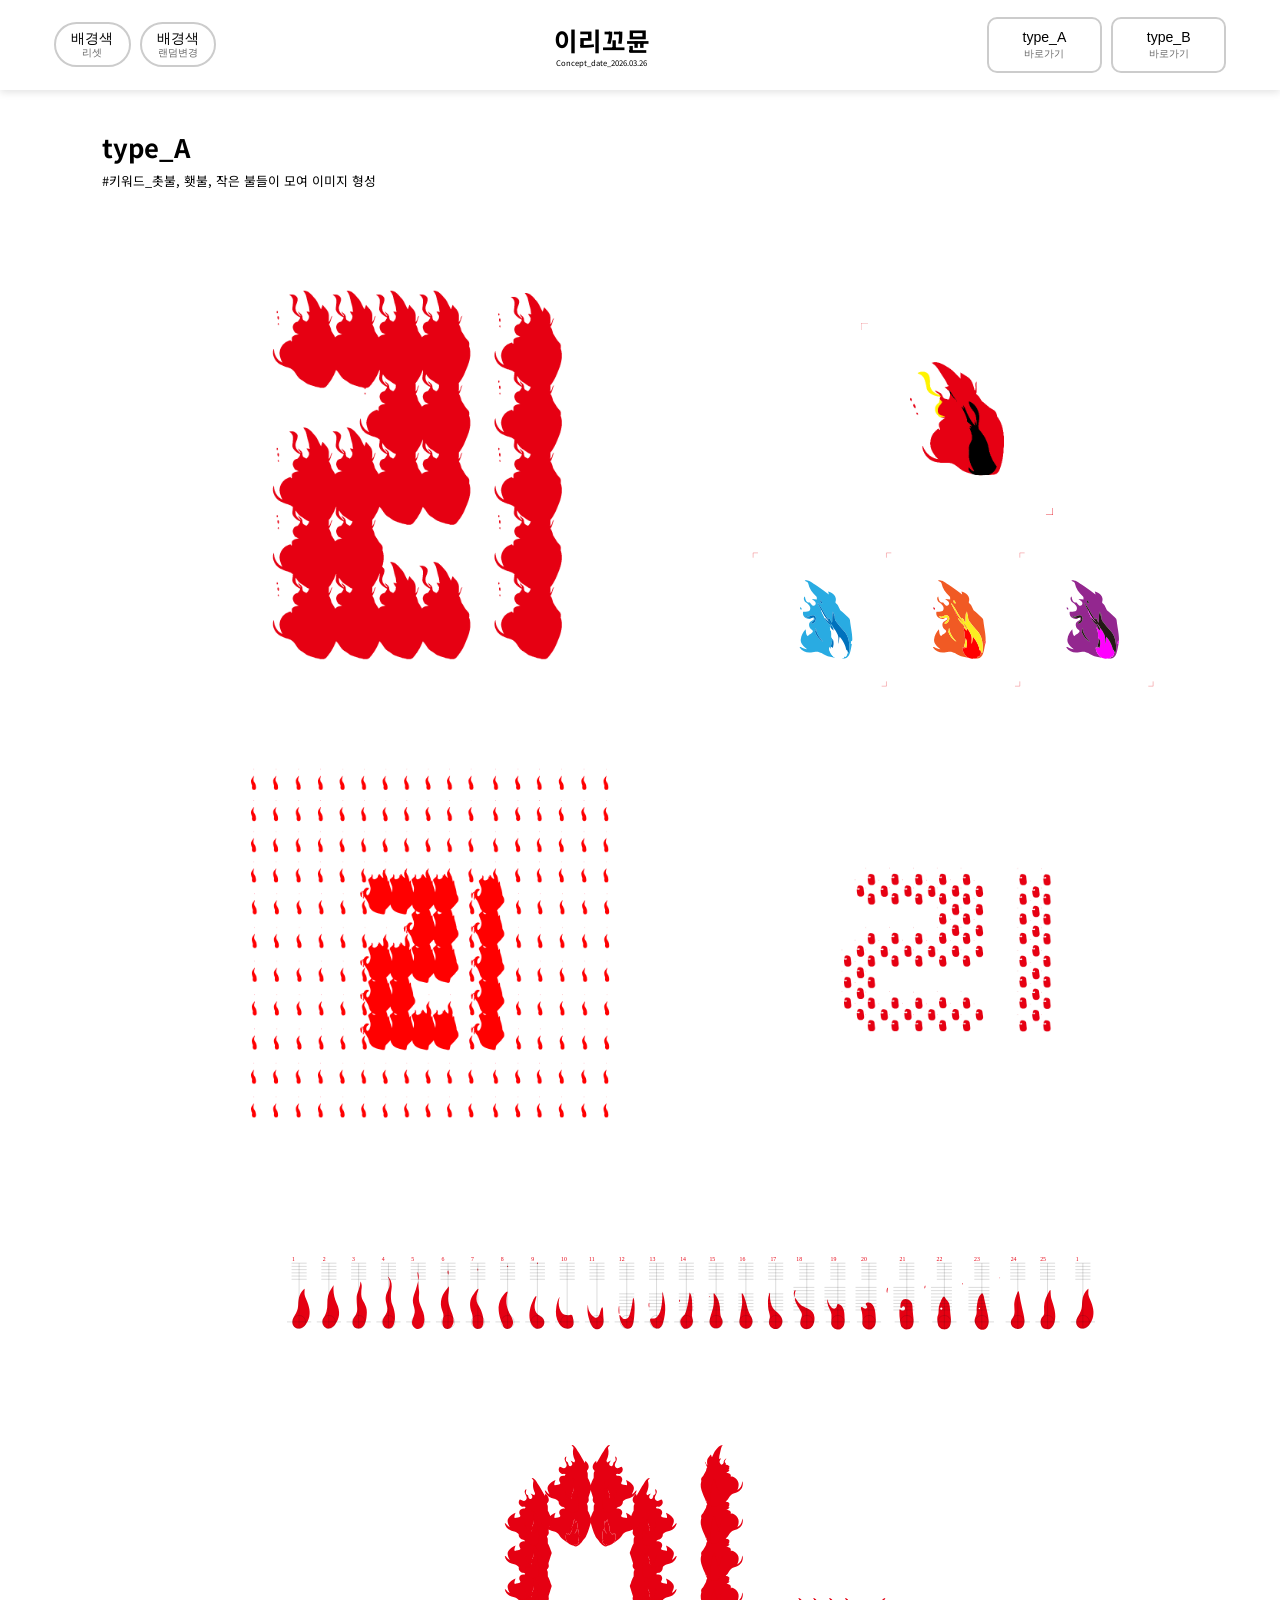
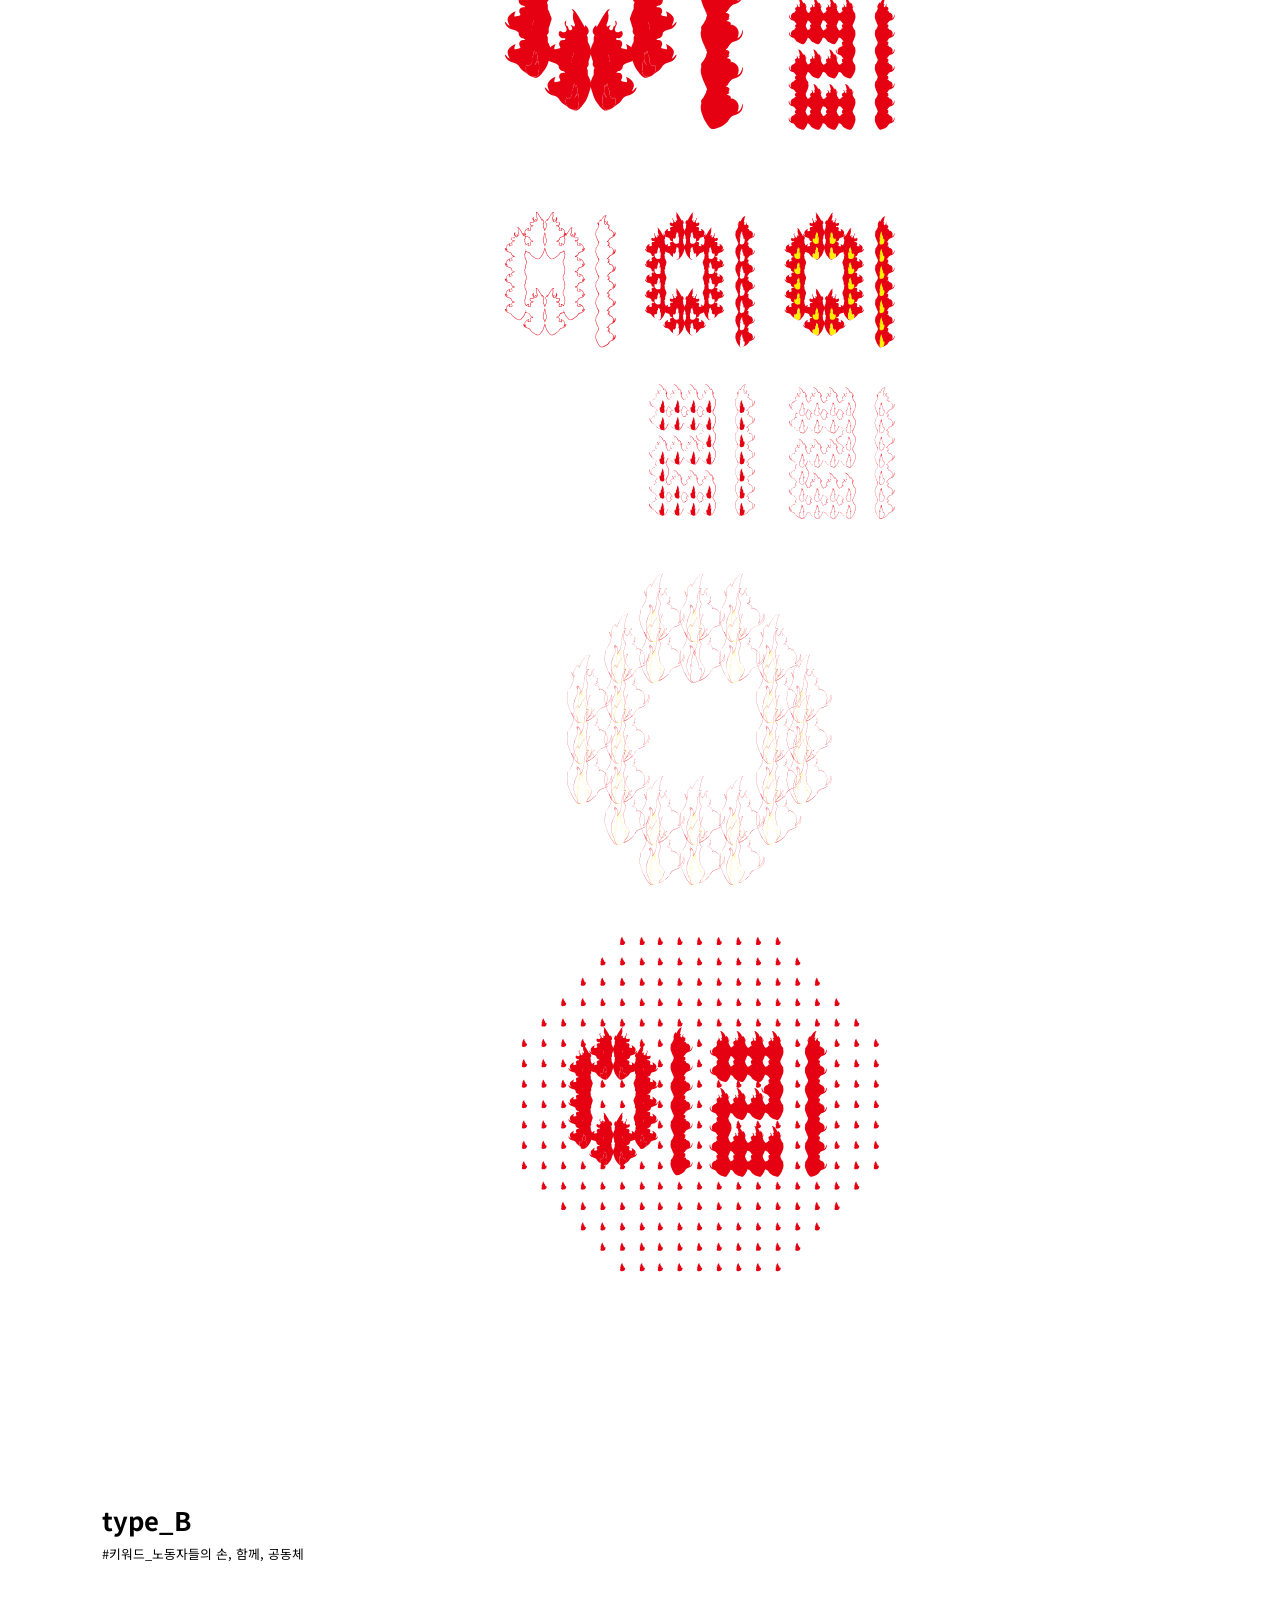
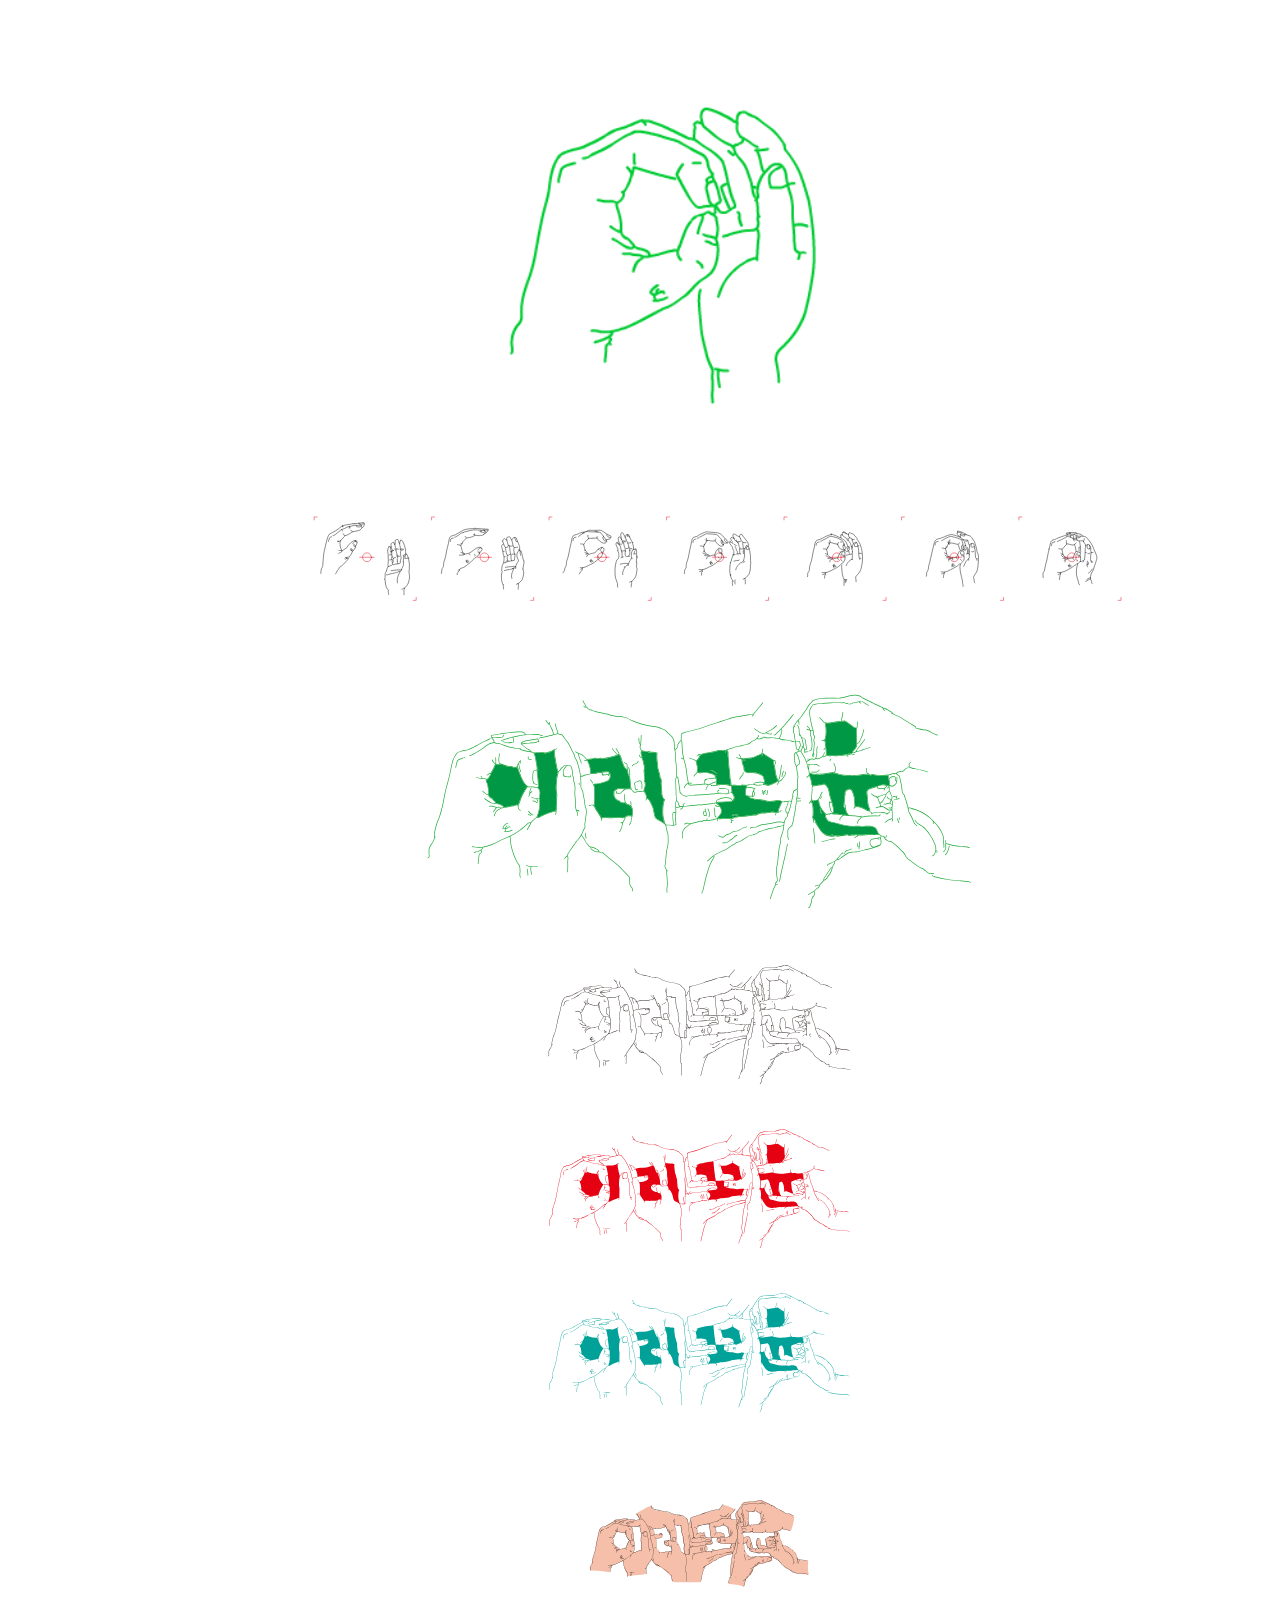
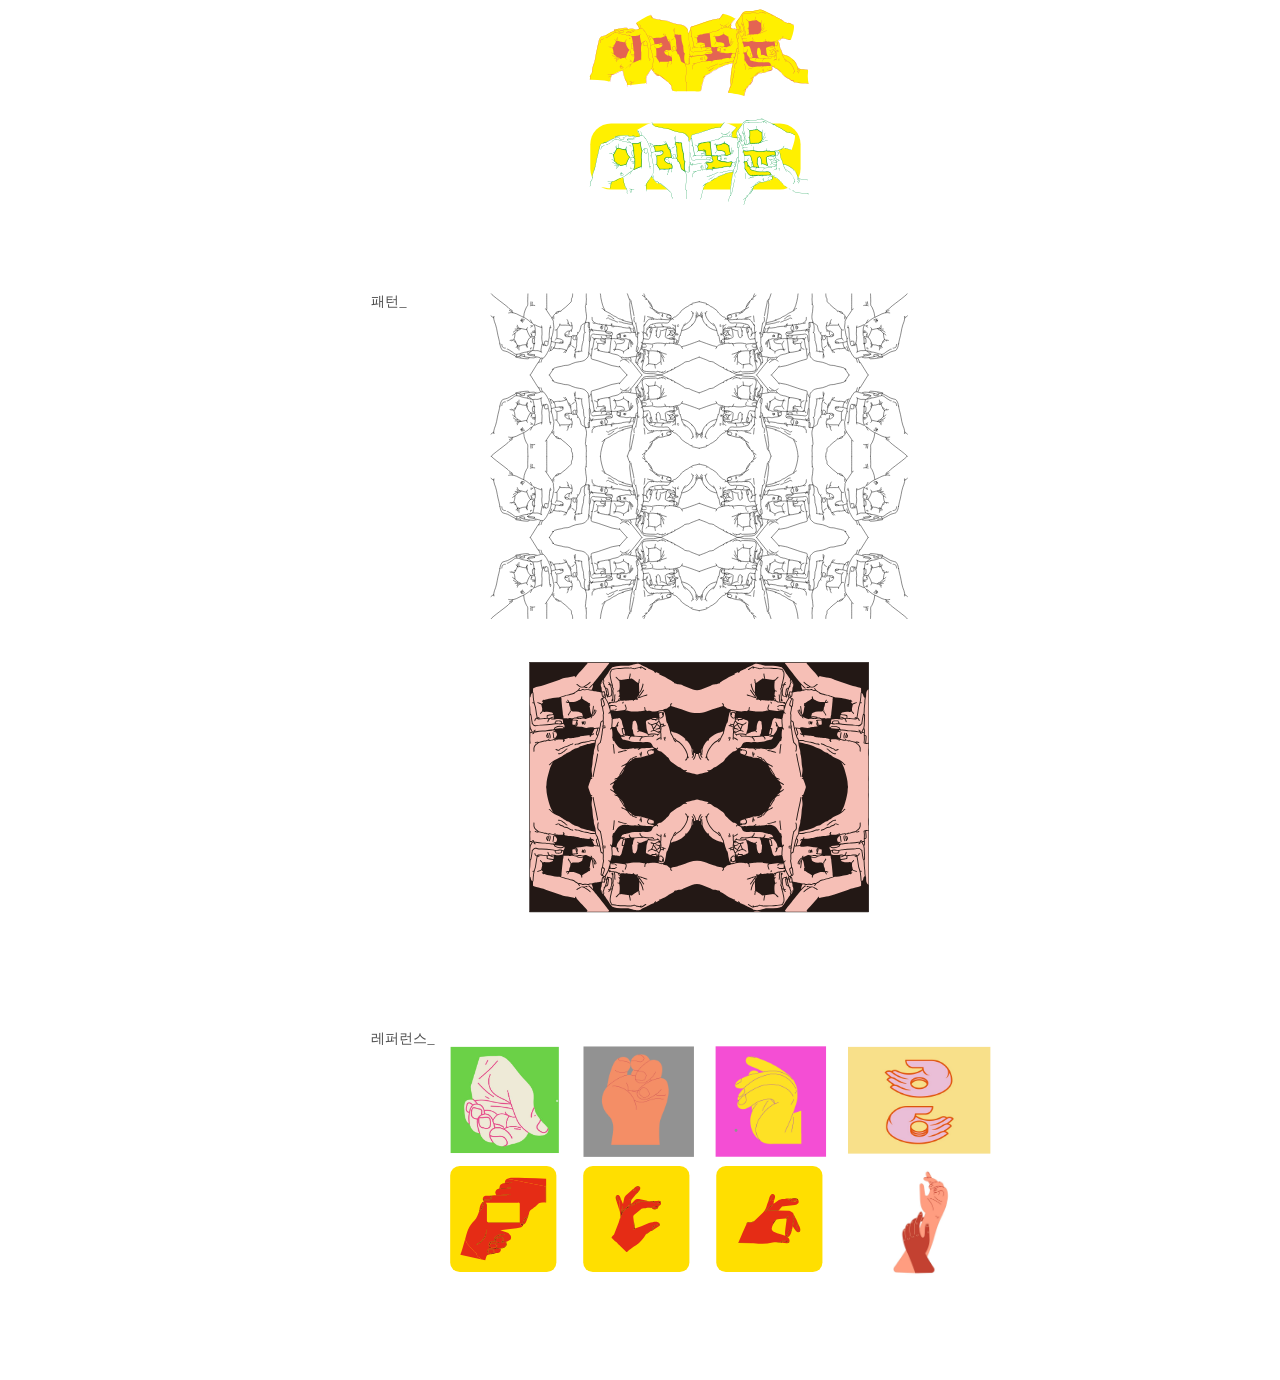
==== index.html @ 30f634e0 "Update and rename yili.html to index.html" ====
<!DOCTYPE html>
<html lang="ko">
<head>
<meta charset="UTF-8">
<meta name="viewport" content="width=device-width, initial-scale=1.0">
<title>이리꼬뮨</title>

<!-- Google Sans Font -->
<link rel="preconnect" href="https://fonts.googleapis.com">
<link rel="preconnect" href="https://fonts.gstatic.com" crossorigin>
<link href="https://fonts.googleapis.com/css2?family=Noto+Sans+KR:wght@100..900&display=swap" rel="stylesheet">
<link rel="stylesheet" href="yili.css">
<script src="yili.js" defer></script>
</head>

<body>

    <div class="menu">
        <div class="btn_A">
            <button class="bg-reset">
                배경색<br><span>리셋</span>
            </button>

            <button class="bg-random">
                배경색<br><span>랜덤변경</span>
            </button>
        </div>

        <div class="title">
            <h1>이리꼬뮨</h1>
            <li>Concept_date_2026.03.26</li>
        </div>

        <div class="btn_B">
            <button id="type_A">
                type_A<br><span>바로가기</span>
            </button>
            <button id="type_B">
                type_B<br><span>바로가기</span>
            </button>
        </div>        
    </div>

    <header class="header" id="type_AA">        
        <div>
            <h1>type_A</h1>
            <li>#키워드_촛불, 횃불, 작은 불들이 모여 이미지 형성 </li>
        </div>
        <div class="gif-container">
            <div class="gif_A">
                <div class="gif_AA">
                    <div class="gif_AA1">
                        <img src="/gif/fire1.gif" alt="GIF" class="gif_AAA1">
                    </div>
                    <div class="gif_AA2">
                        <img src="/gif/big_fire.gif" alt="GIF" class="gif_AAA2">
                        <img src="/svg/big_fire.svg" alt="SVG" class="gif_AAA3">                        
                    </div>
                </div>
            </div>
            <div class="gif_B">
                <div class="gif_BB">
                    <div class="gif_BB1">
                        <img src="/gif/fire2.gif" alt="GIF" class="gif_BBB1">
                    </div>
                    <div class="gif_BB2">
                        <img src="/gif/small_fire.gif" alt="GIF" class="gif_BBB2">

                    </div>      
                </div>                      
            </div>
        </div>
        <div class="type_svg">
            <img src="/svg/typeA.svg" alt=":(">
        </div>
    </header>

    <main class="main" id="type_BB">
        <h1>type_B</h1>
        <li>#키워드_노동자들의 손, 함께, 공동체</li>
        </div>
        <div class="gif-container_B">
            <div class="gif_C">
                <div class="gif_CC">
                    <div class="gif_CC1">
                        <img src="/gif/hand.gif" alt="GIF" class="gif_CCC1">
                    </div>
                </div>
            </div>
        </div>
        <div class="type_svg">
            <img src="/svg/typeB.svg" alt=":(">
        </div>
    </main>

</body>
</html>
---- yili.css ----
ul, ol, li {
  list-style: none;
  padding: 0;
}
body {
    margin: 0;
    font-family:
        "Noto Sans KR",
        -apple-system,
        BlinkMacSystemFont,
        "Segoe UI",
        Roboto,
        Arial,
        sans-serif;
}

/* 메뉴 */
.menu {
    position: fixed;
    width: 100%;
    height: clamp(50px, 7vw, 150px);
    background-color: hsl(0, 0%, 100%);
    padding: 1vw 4vw;
    z-index: 1000;
    box-shadow: 0 2px 8px rgba(0,0,0,0.12);
    display: flex;
    align-items: center;
    justify-content: space-between;
    box-sizing: border-box;
}

.menu button {
    width: 9vw;
    padding: 10px 10px;
    border: 2px solid #ccc;
    border-radius: 10px;
    font-size: 1.1vw;
    cursor: pointer;
    background: #fff;
    margin: clamp(2px, 0.2vw, 5px);
}

.menu > .btn_A > button{
    width: clamp(3vw, 6vw, 6vw);
    padding: 5px 5px;
    border: 2px solid #ccc;
    border-radius: 40px;
    font-size: 1.1vw;
    cursor: pointer;
    background: #fff;
} 

.menu button span {
    display: block;
    font-size: 0.8vw;
    margin-top: 2px;
    color: rgb(101, 101, 101);
}

.menu > .btn_A > button > span {
    margin-top: -2px;
}

.menu button:hover {
    border: 2px solid #a5a5a5;
}


@media (max-width: 600px) {
    .menu button,
    .menu > .btn_A > button {
        font-size: 0.8rem;
    }
}

@media (max-width: 480px) {
    .menu button,
    .menu > .btn_A > button {
        font-size: 0.5rem;
    }
}

.menu .title {
    display: flex;
    flex-direction: column;
    align-items: center;
    gap: 1px;
}

.menu .title>h1 {
    font-size: 2vw;
    margin: 0;
    color: hsl(0, 0%, 0%);
}
.menu .title>li {
    font-size: 0.6vw;
    margin-top: -2px;
    color: hsl(0, 0%, 0%);
}

.type_svg {
    justify-content: center;
    align-items: center;
    width: 100%;
    height: auto;
}

/* 레이아웃========================================== */

.header, .main  {
    height: auto;
    padding-top: 10vw;
    padding-left: clamp(20px, 8vw, 280px);
}

h1 {
    font-size: 2vw;
    margin: 0;
    color: hsl(0, 0%, 0%);
}
li {
    font-size: 1vw;
    margin-top: 0.5vw;
    color: hsl(0, 0%, 0%);
}

.gif-container {
    display: flex;  
    flex-direction: column;
    column-gap: 10px;
    justify-content: center;
    align-items: center;
    width: 85vw;
    height: 75vw;
    overflow: hidden;
    margin-top: 2vw;
        border: 0px solid #ccc;
}

.gif_A {
    position: relative;
    justify-content: center;
    align-items: center;
    overflow: hidden;
    width: 100%;
    height: 50%;
    object-fit: cover;
    display: flex;  
}
.gif_AA {
    width: 100%;
    height: auto;
    display: flex;
    align-items: center;
    justify-content: space-between;
    top: 50%;
    left: 0%;
}
.gif_AA1 {
    width: 60%;
    height: auto;
    overflow: hidden;
    transform: translate(0%, 0%);
}
.gif_AA2 {
    display: flex;
    flex-direction: column;
    width: 45%;
    padding-top: 15vw;
    height: auto;
    overflow: hidden;
    transform: translate(0%, 0%);
    justify-content: center;
    align-items: center;
}
.gif_AAA1 {
    width: 60vw;
    height: auto;
    padding-left: 20px;
    transform: translate(-12%, -2%);
}
.gif_AAA3 {
    width: 40vw;
    height: auto;
    padding-left: 20px;
    transform: translate(0%, -2%);
}
.gif_AAA2 {
    width: 15vw;
    transform: translate(0%, 0%);
}


.gif_B {
    position: relative;
    justify-content: center;
    align-items: center;
    overflow: hidden;
    width: 100%;
    height: 45%;
    margin-top: 2vw;
    object-fit: cover;
    display: flex;  
}

.gif_BB {
    width: 100%;
    height: 100%;
    display: flex;
    align-items: center;
    justify-content: space-between;

}
.gif_BB1 {
    width: 50%;
    height: auto;
    overflow: hidden;
    transform: translate(25%, 0%);
}
.gif_BB2 {
    width: 50%;
    height: auto;
    overflow: hidden;
    transform: translate(20%, 0%);
}
.gif_BBB1 {
    width: 30vw;
    height: auto;
}
.gif_BBB2 {
    width: 30vw;
    height: auto;
}


.gif_C {
    position: relative;
    justify-content: center;
    align-items: center;
    overflow: hidden;
    width: 90%;
    height: auto;
    object-fit: cover;
    display: flex;  

}
.gif_CC {
    width: 100%;
    height: auto;
    display: flex;
    align-items: center;
    justify-content: center;
}
.gif_CC1 {
    width: 100%;
    height: auto;
    align-items: center;
    justify-content: center;
    overflow: hidden;
    transform: translate(0%, 0%);

}
.gif_CCC1 {
    width: 50vw;
    height: auto;
    padding-left: 20px;
    padding-top: 10vw;
    transform: translate(25%, -2%);
    align-items: center;
    justify-content: center;
}

.gif-container_B {
    display: flex;  
    flex-direction: column;
    column-gap: 10px;
    justify-content: center;
    align-items: center;
    width: 85vw;
    height: 35vw;
    overflow: hidden;
    margin-top: 2vw;

}
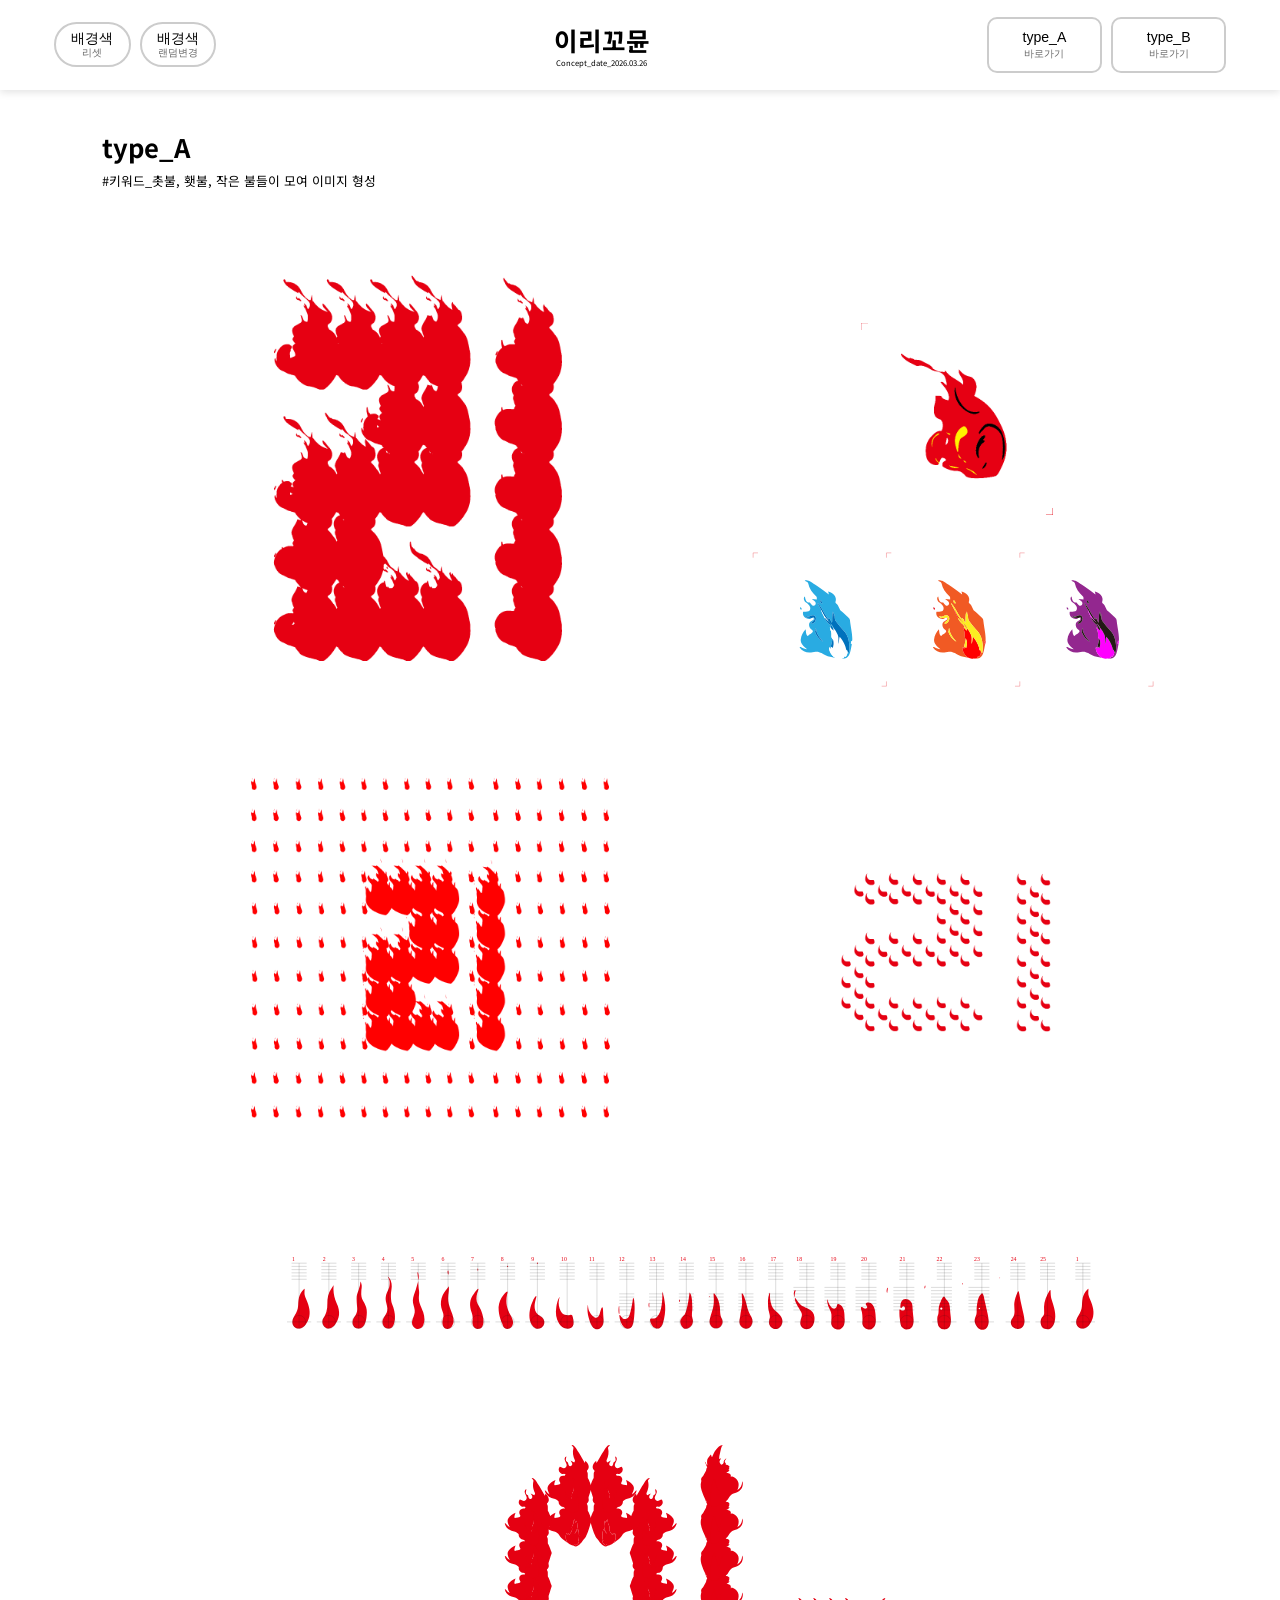
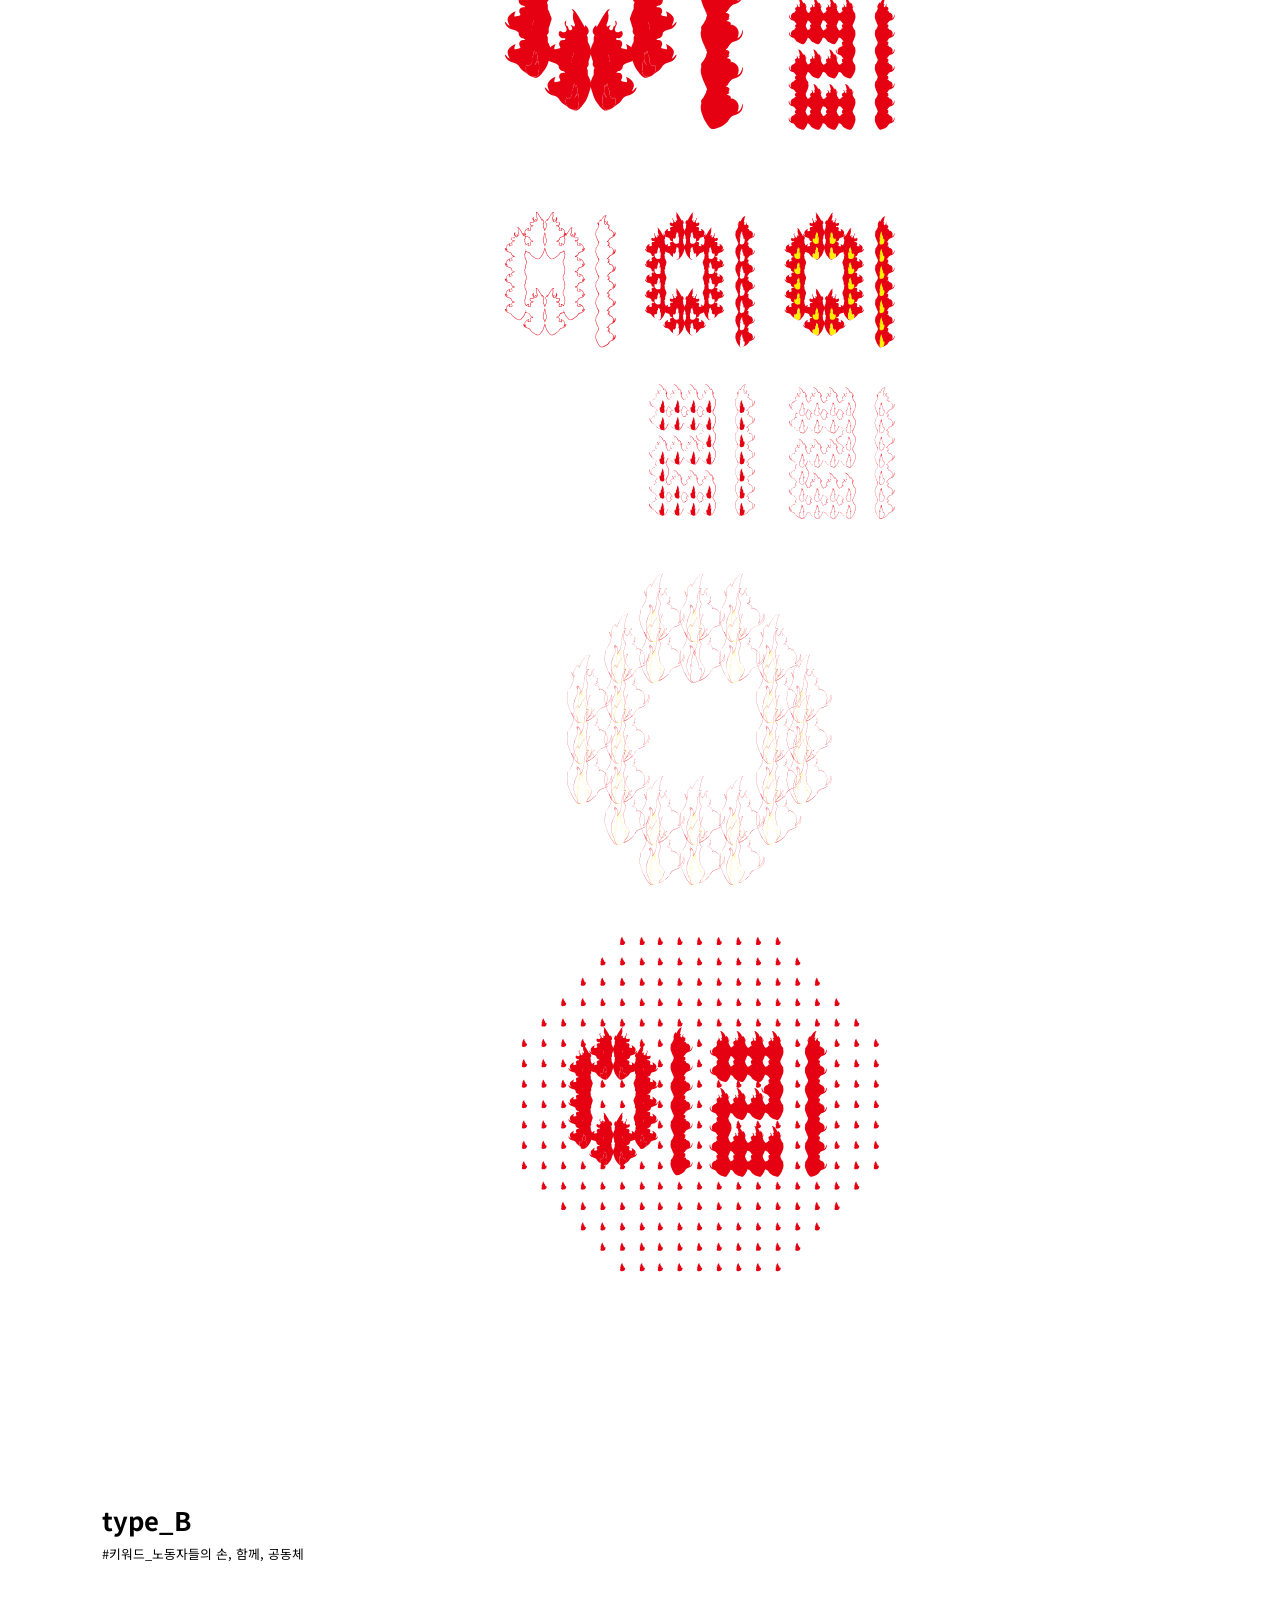
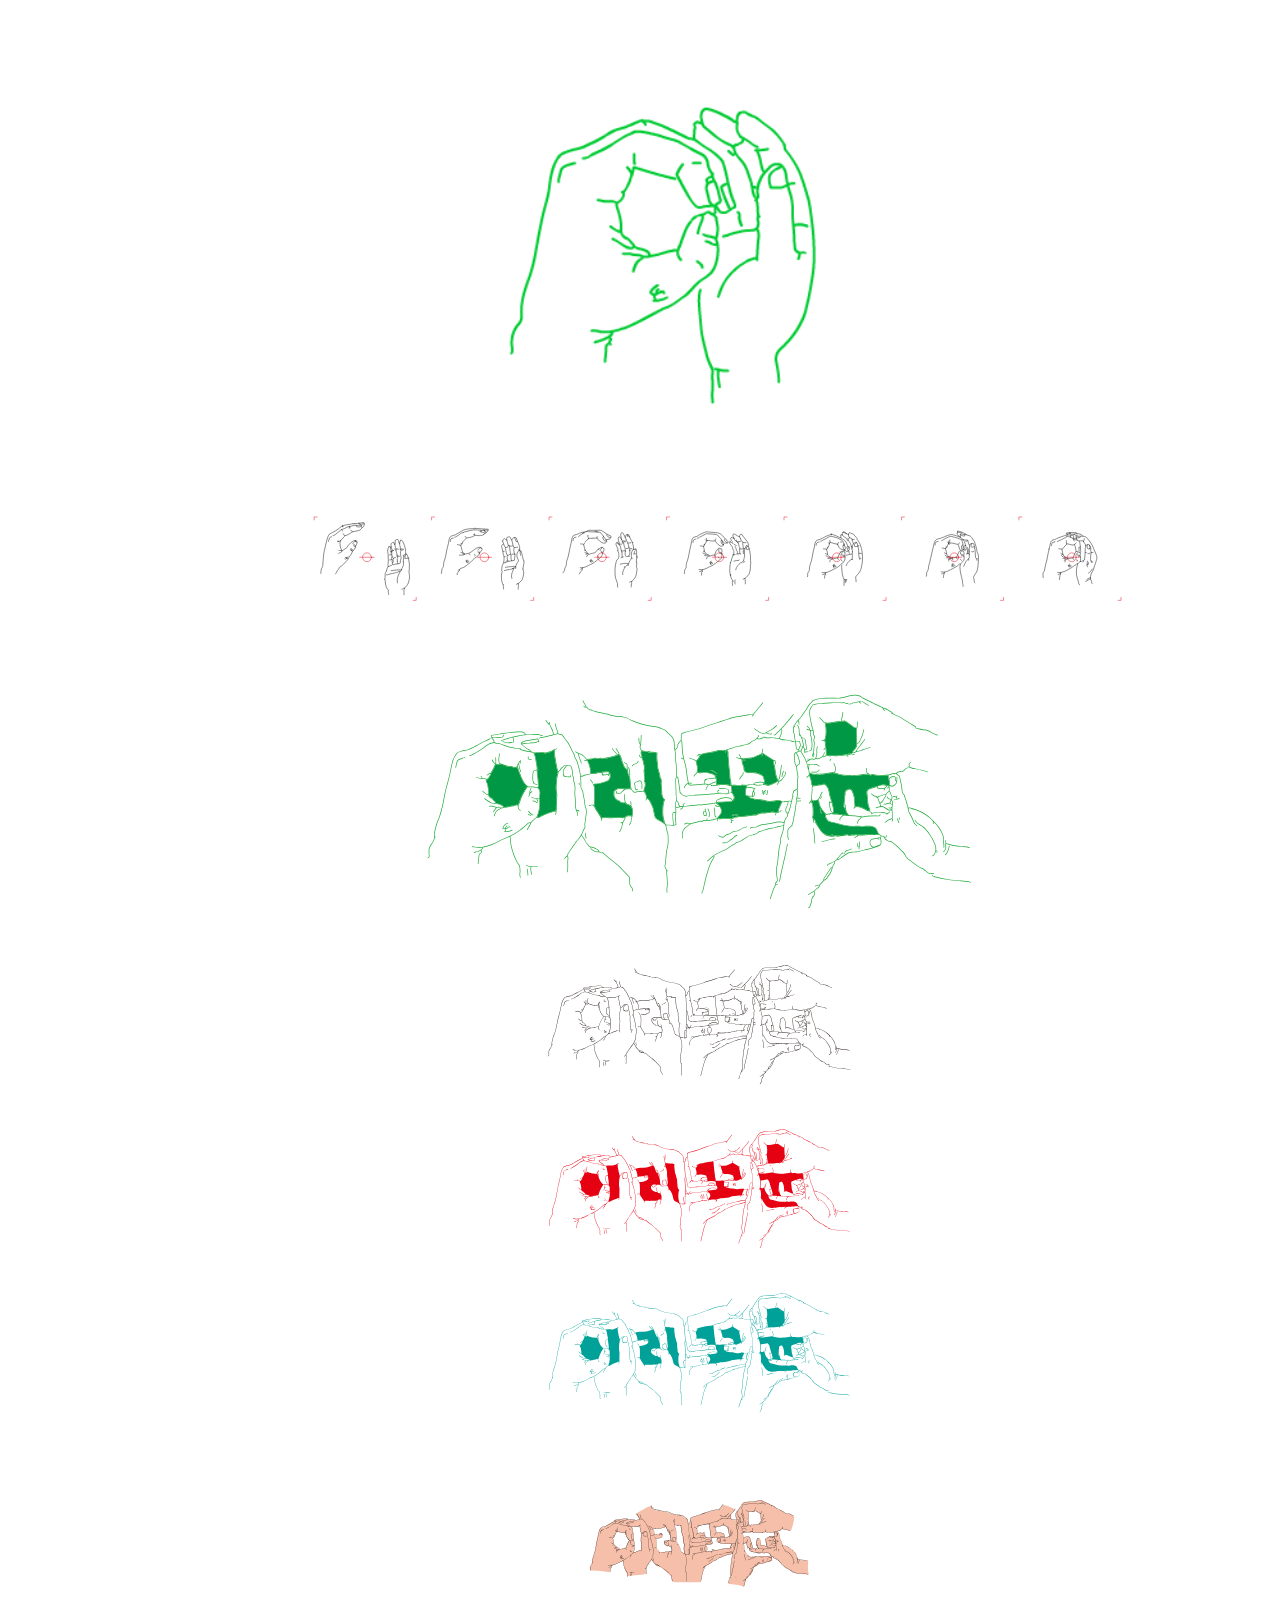
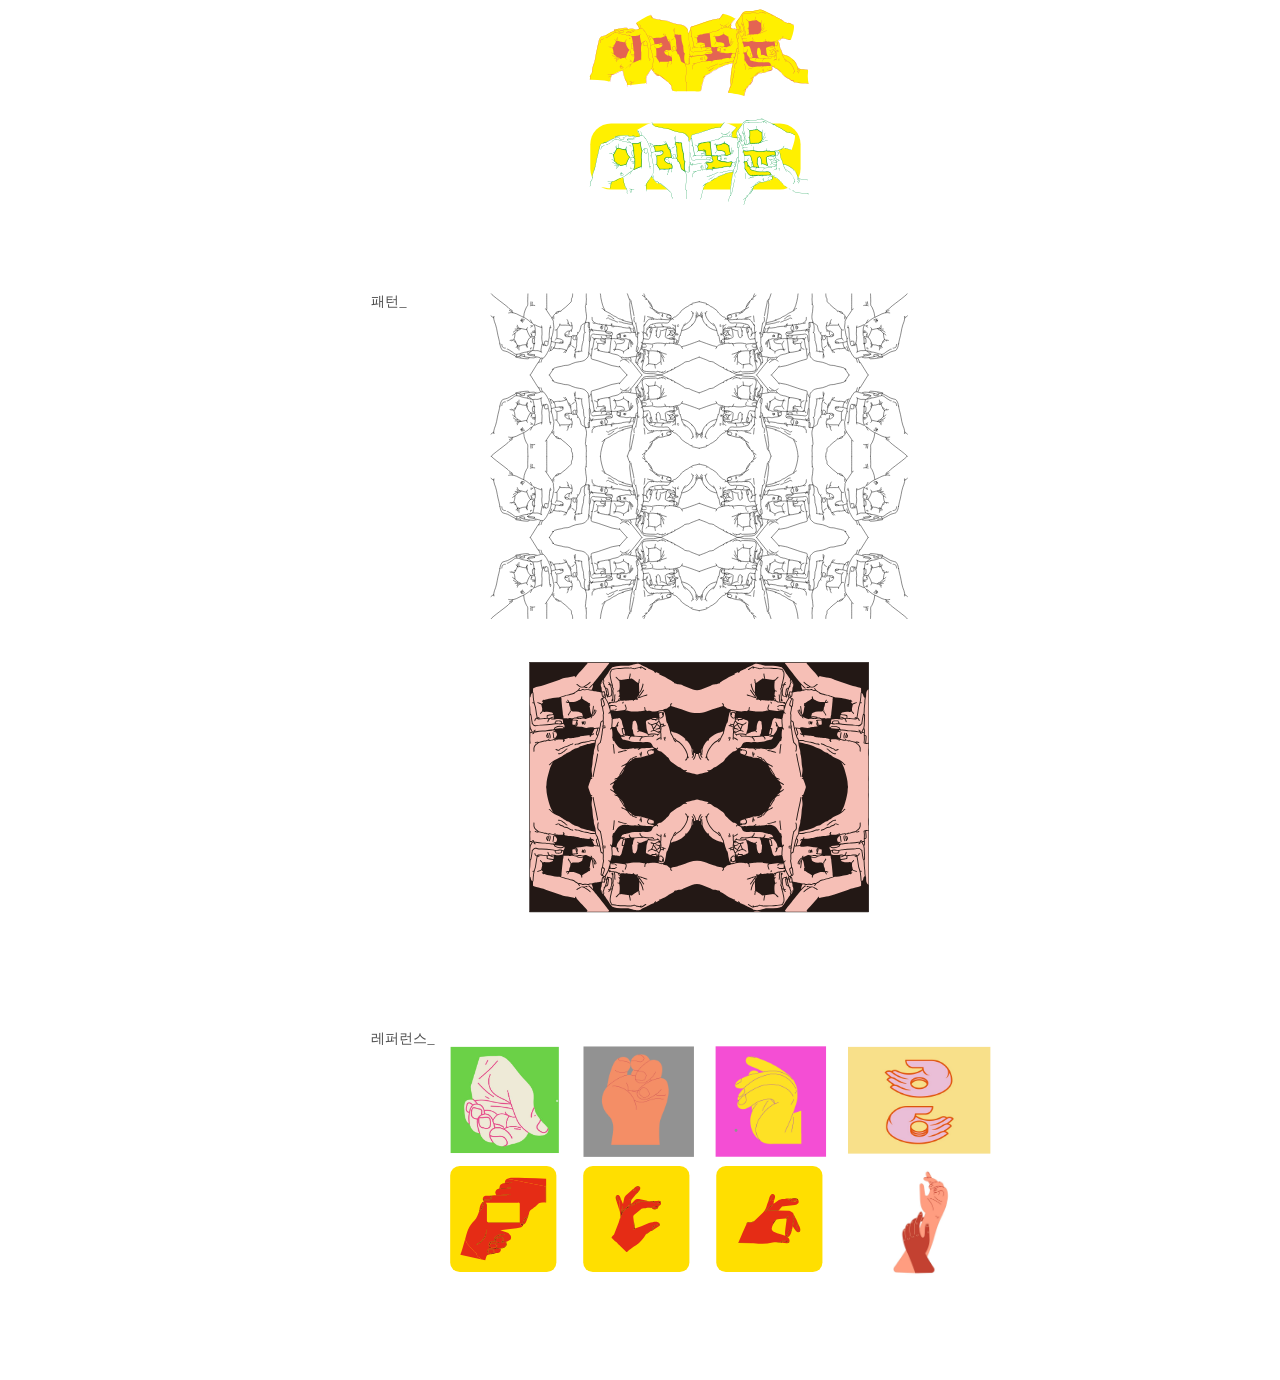
==== commit 797782d1: "Update index.html" ====
--- a/index.html
+++ b/index.html
@@ -50,28 +50,28 @@
             <div class="gif_A">
                 <div class="gif_AA">
                     <div class="gif_AA1">
-                        <img src="/gif/fire1.gif" alt="GIF" class="gif_AAA1">
+                        <img src="./gif/fire1.gif" alt="GIF" class="gif_AAA1">
                     </div>
                     <div class="gif_AA2">
-                        <img src="/gif/big_fire.gif" alt="GIF" class="gif_AAA2">
-                        <img src="/svg/big_fire.svg" alt="SVG" class="gif_AAA3">                        
+                        <img src="./gif/big_fire.gif" alt="GIF" class="gif_AAA2">
+                        <img src="./svg/big_fire.svg" alt="SVG" class="gif_AAA3">                        
                     </div>
                 </div>
             </div>
             <div class="gif_B">
                 <div class="gif_BB">
                     <div class="gif_BB1">
-                        <img src="/gif/fire2.gif" alt="GIF" class="gif_BBB1">
+                        <img src="./gif/fire2.gif" alt="GIF" class="gif_BBB1">
                     </div>
                     <div class="gif_BB2">
-                        <img src="/gif/small_fire.gif" alt="GIF" class="gif_BBB2">
+                        <img src="./gif/small_fire.gif" alt="GIF" class="gif_BBB2">
 
                     </div>      
                 </div>                      
             </div>
         </div>
         <div class="type_svg">
-            <img src="/svg/typeA.svg" alt=":(">
+            <img src="./svg/typeA.svg" alt=":(">
         </div>
     </header>
 
@@ -83,13 +83,13 @@
             <div class="gif_C">
                 <div class="gif_CC">
                     <div class="gif_CC1">
-                        <img src="/gif/hand.gif" alt="GIF" class="gif_CCC1">
+                        <img src="./gif/hand.gif" alt="GIF" class="gif_CCC1">
                     </div>
                 </div>
             </div>
         </div>
         <div class="type_svg">
-            <img src="/svg/typeB.svg" alt=":(">
+            <img src="./svg/typeB.svg" alt=":(">
         </div>
     </main>
 
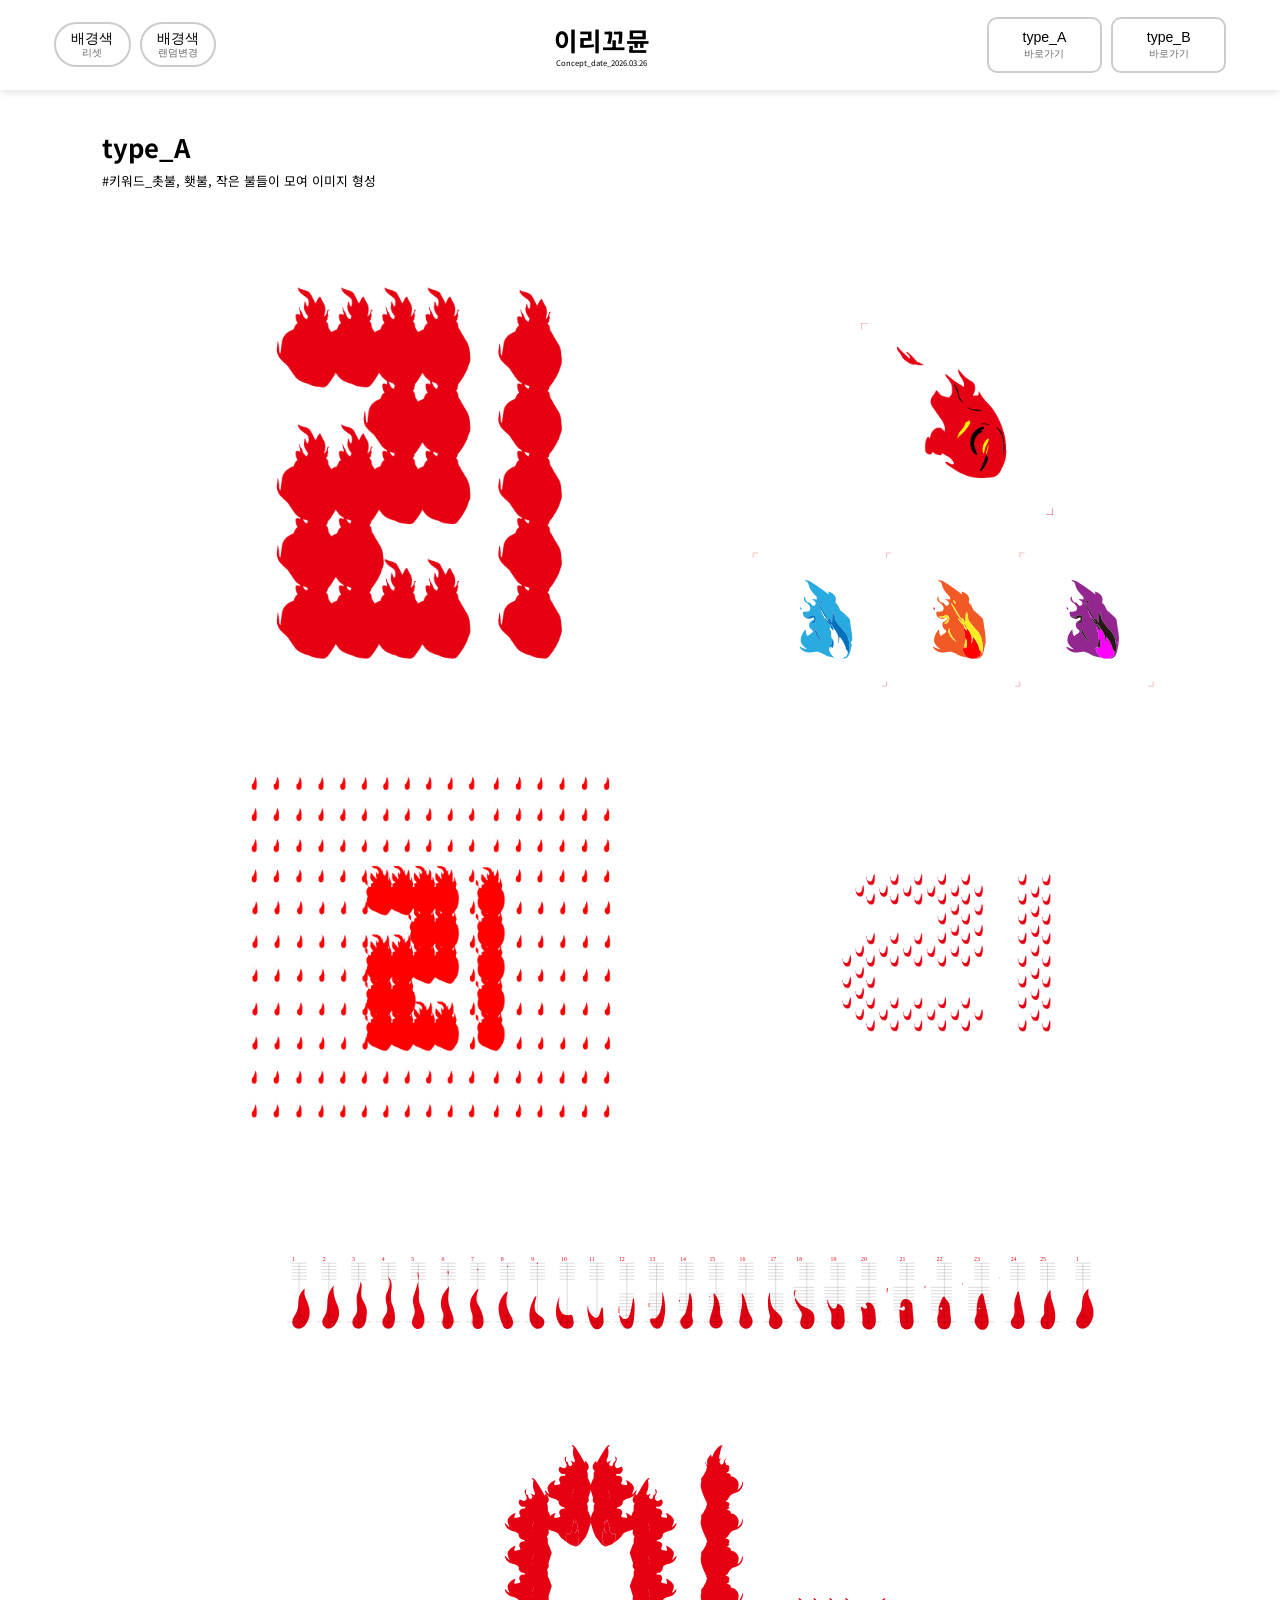
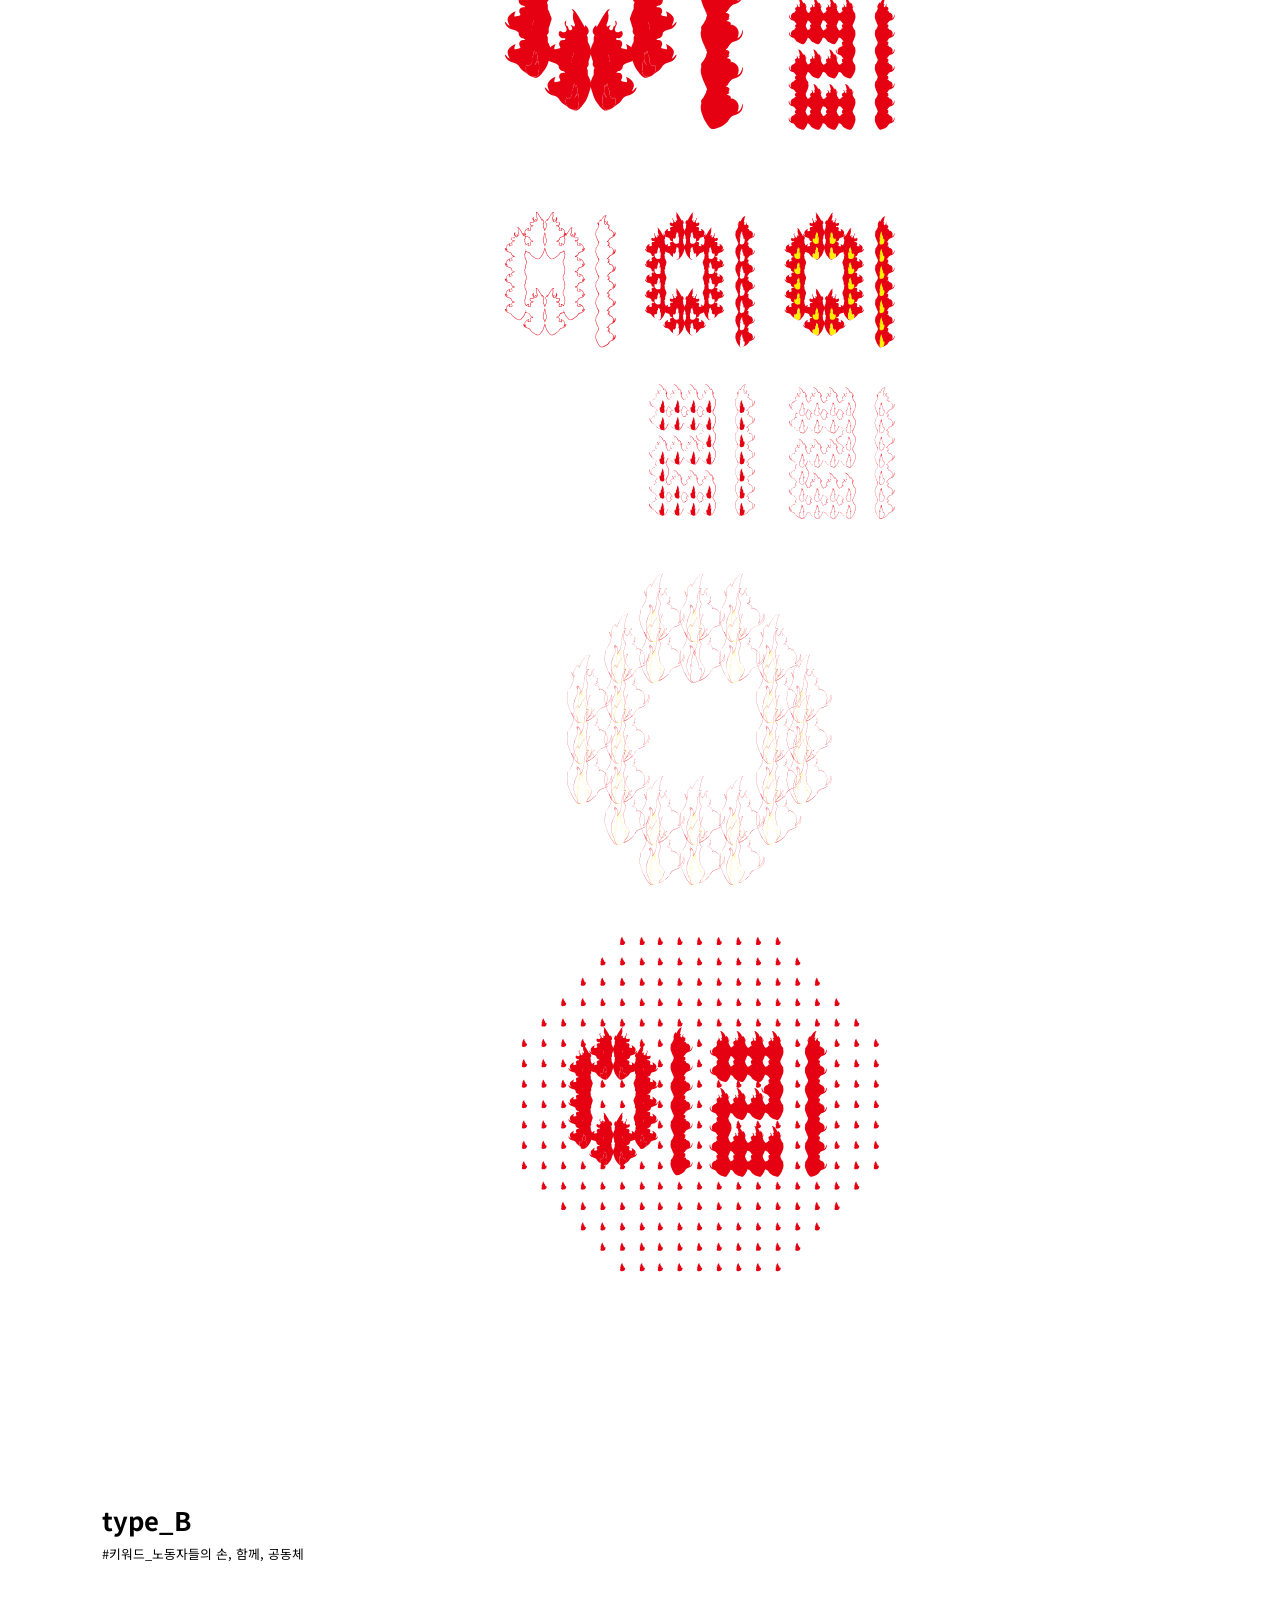
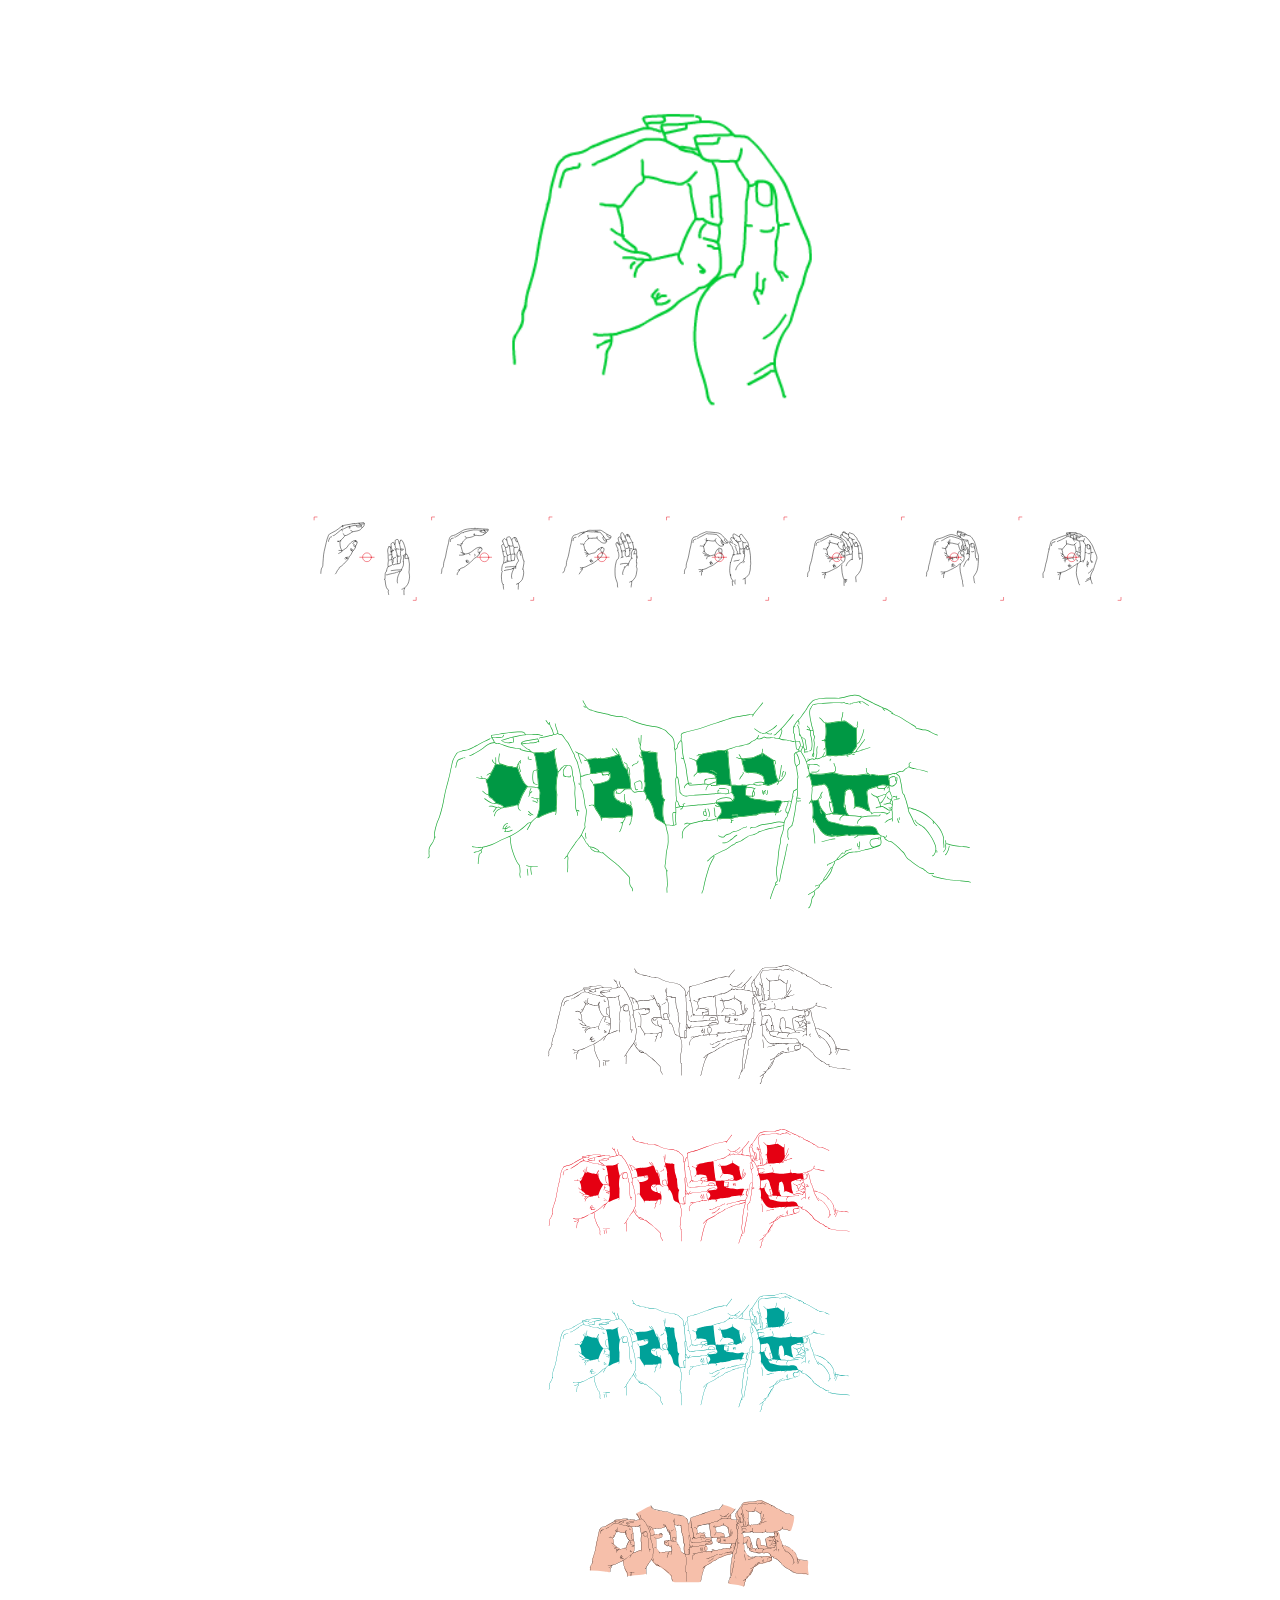
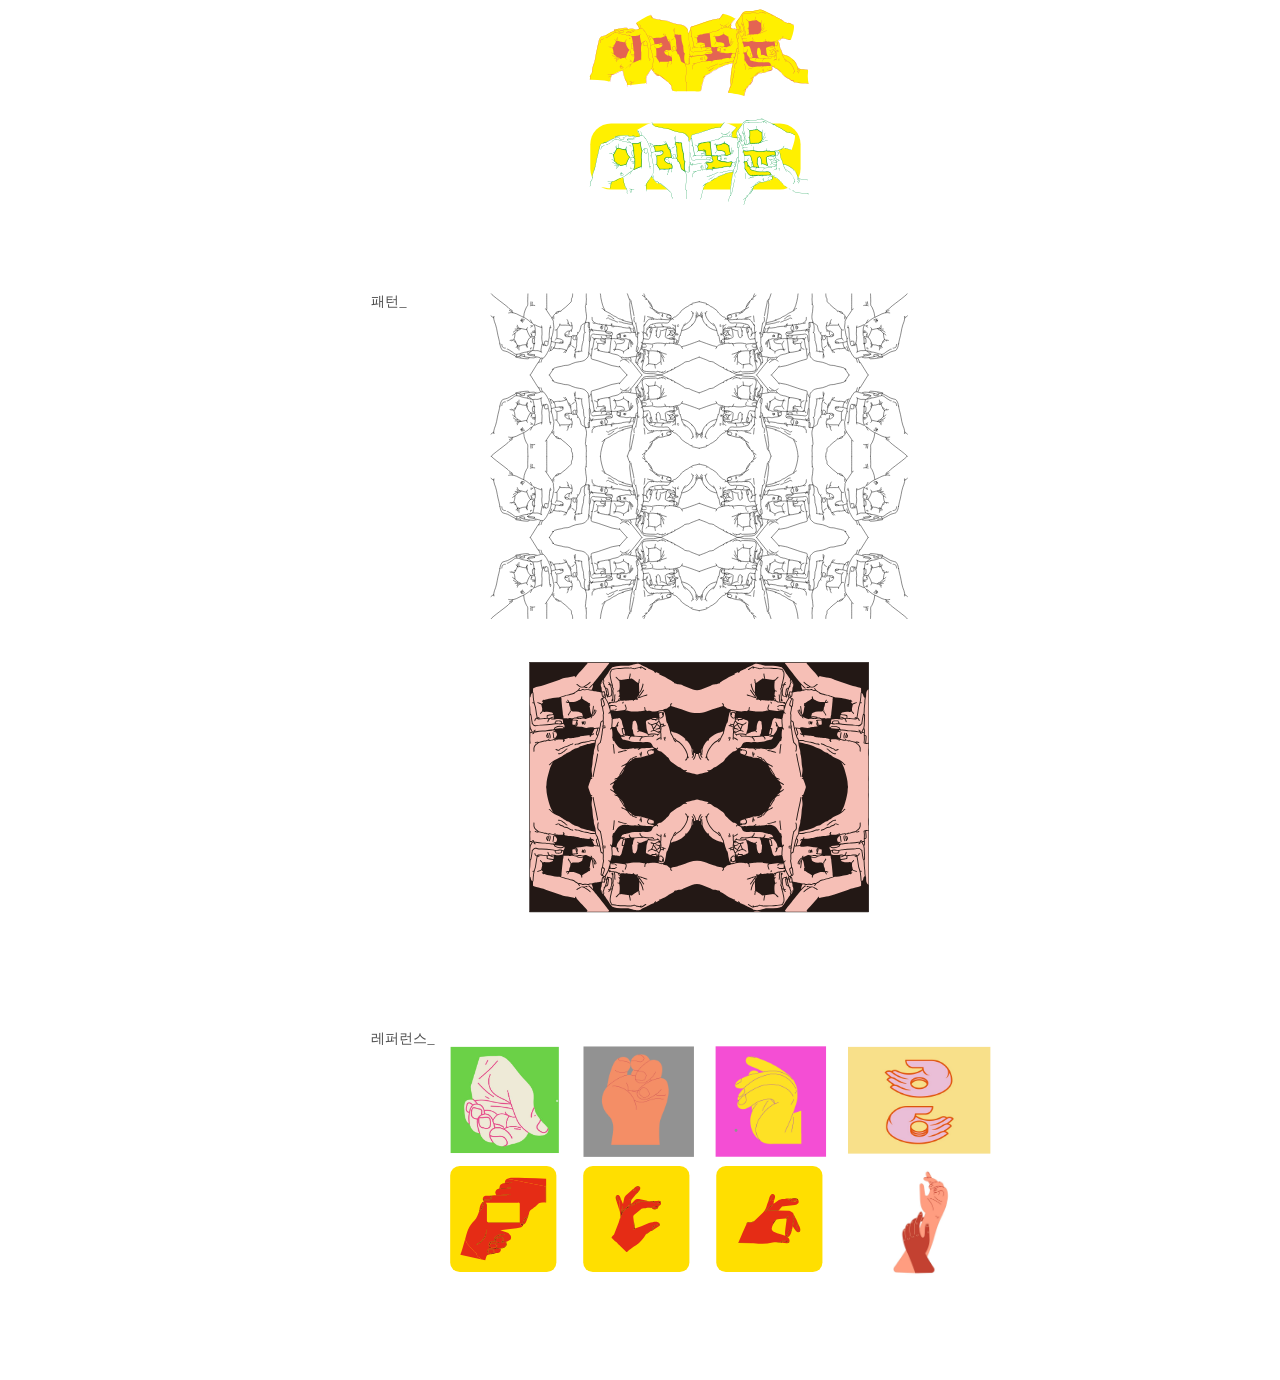
==== commit 3f60f318: "Update index.html" ====
--- a/index.html
+++ b/index.html
@@ -50,28 +50,28 @@
             <div class="gif_A">
                 <div class="gif_AA">
                     <div class="gif_AA1">
-                        <img src="./gif/fire1.gif" alt="GIF" class="gif_AAA1">
+                        <img src="gif/fire1.gif" alt="GIF" class="gif_AAA1">
                     </div>
                     <div class="gif_AA2">
-                        <img src="./gif/big_fire.gif" alt="GIF" class="gif_AAA2">
-                        <img src="./svg/big_fire.svg" alt="SVG" class="gif_AAA3">                        
+                        <img src="gif/big_fire.gif" alt="GIF" class="gif_AAA2">
+                        <img src="svg/big_fire.svg" alt="SVG" class="gif_AAA3">                        
                     </div>
                 </div>
             </div>
             <div class="gif_B">
                 <div class="gif_BB">
                     <div class="gif_BB1">
-                        <img src="./gif/fire2.gif" alt="GIF" class="gif_BBB1">
+                        <img src="gif/fire2.gif" alt="GIF" class="gif_BBB1">
                     </div>
                     <div class="gif_BB2">
-                        <img src="./gif/small_fire.gif" alt="GIF" class="gif_BBB2">
+                        <img src="gif/small_fire.gif" alt="GIF" class="gif_BBB2">
 
                     </div>      
                 </div>                      
             </div>
         </div>
         <div class="type_svg">
-            <img src="./svg/typeA.svg" alt=":(">
+            <img src="svg/typeA.svg" alt="SVG">
         </div>
     </header>
 
@@ -83,13 +83,13 @@
             <div class="gif_C">
                 <div class="gif_CC">
                     <div class="gif_CC1">
-                        <img src="./gif/hand.gif" alt="GIF" class="gif_CCC1">
+                        <img src="gif/hand.gif" alt="GIF" class="gif_CCC1">
                     </div>
                 </div>
             </div>
         </div>
         <div class="type_svg">
-            <img src="./svg/typeB.svg" alt=":(">
+            <img src="svg/typeB.svg" alt="SVG">
         </div>
     </main>
 
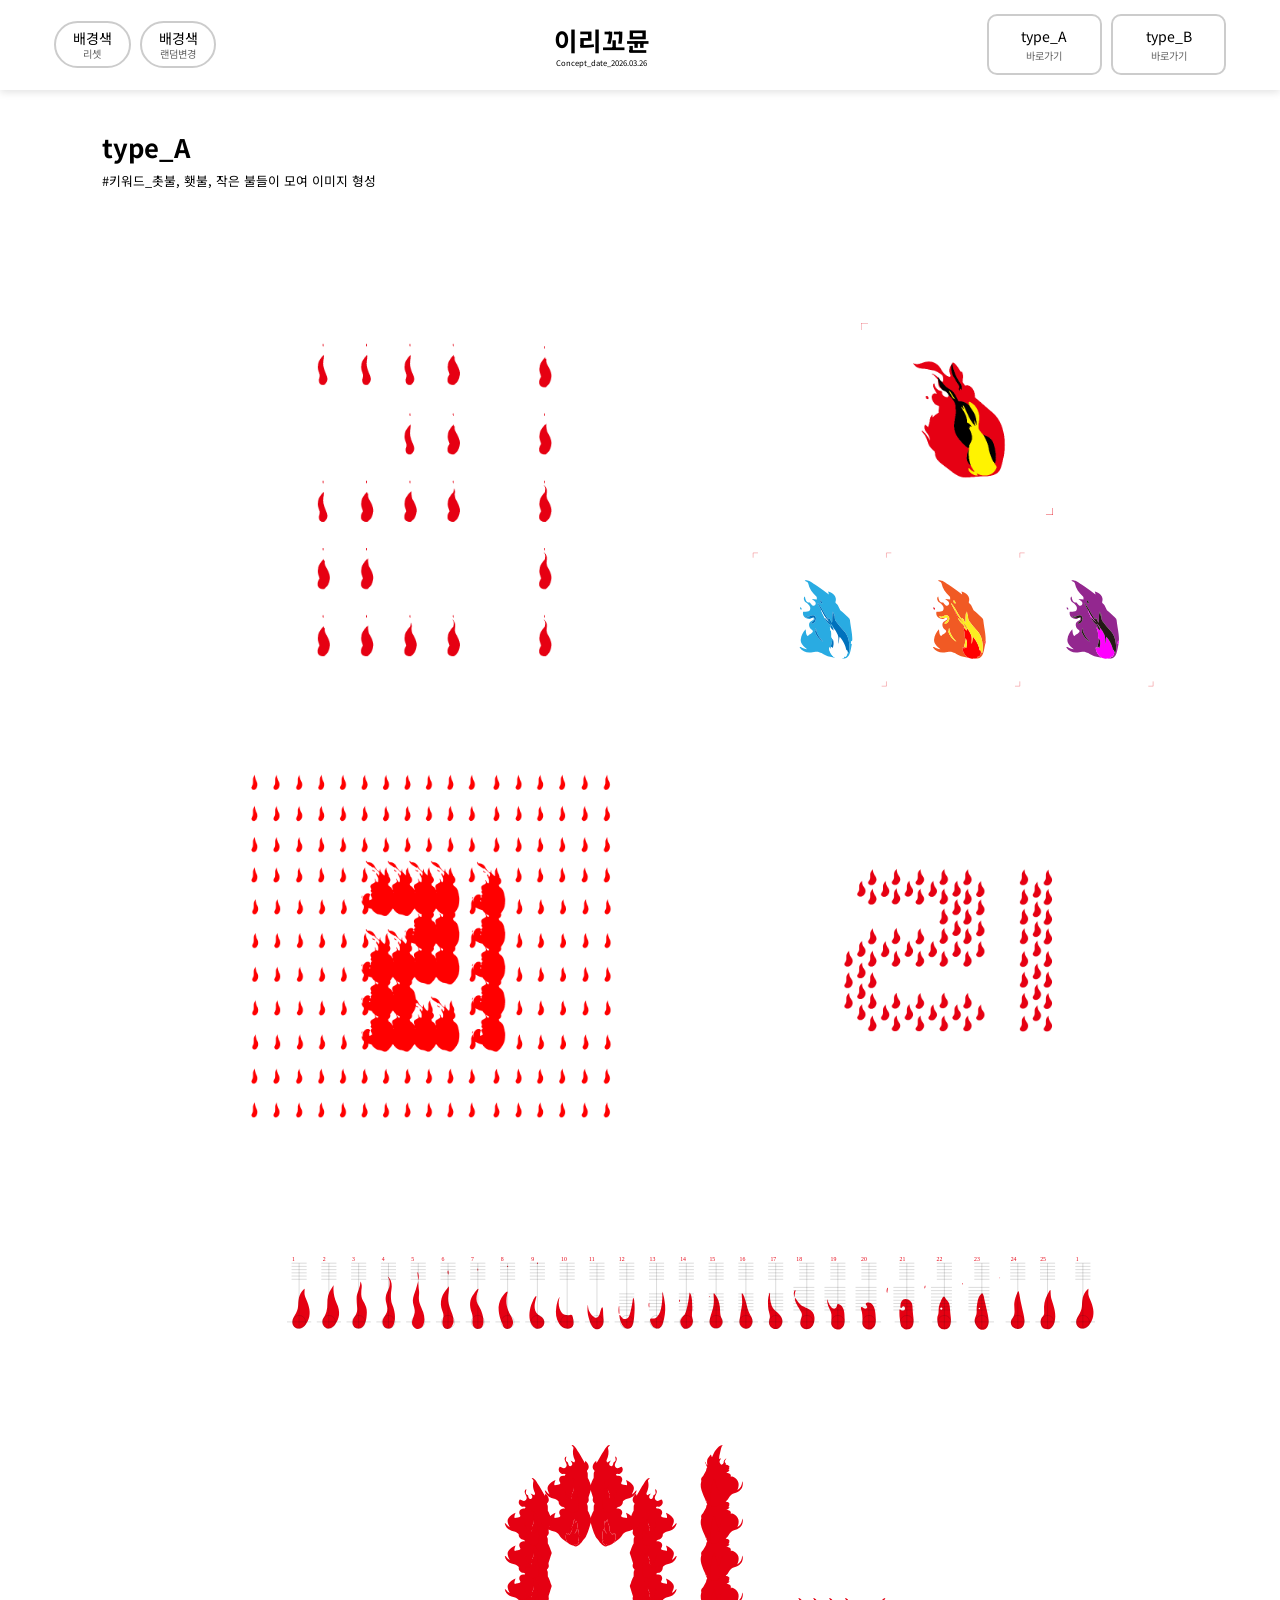
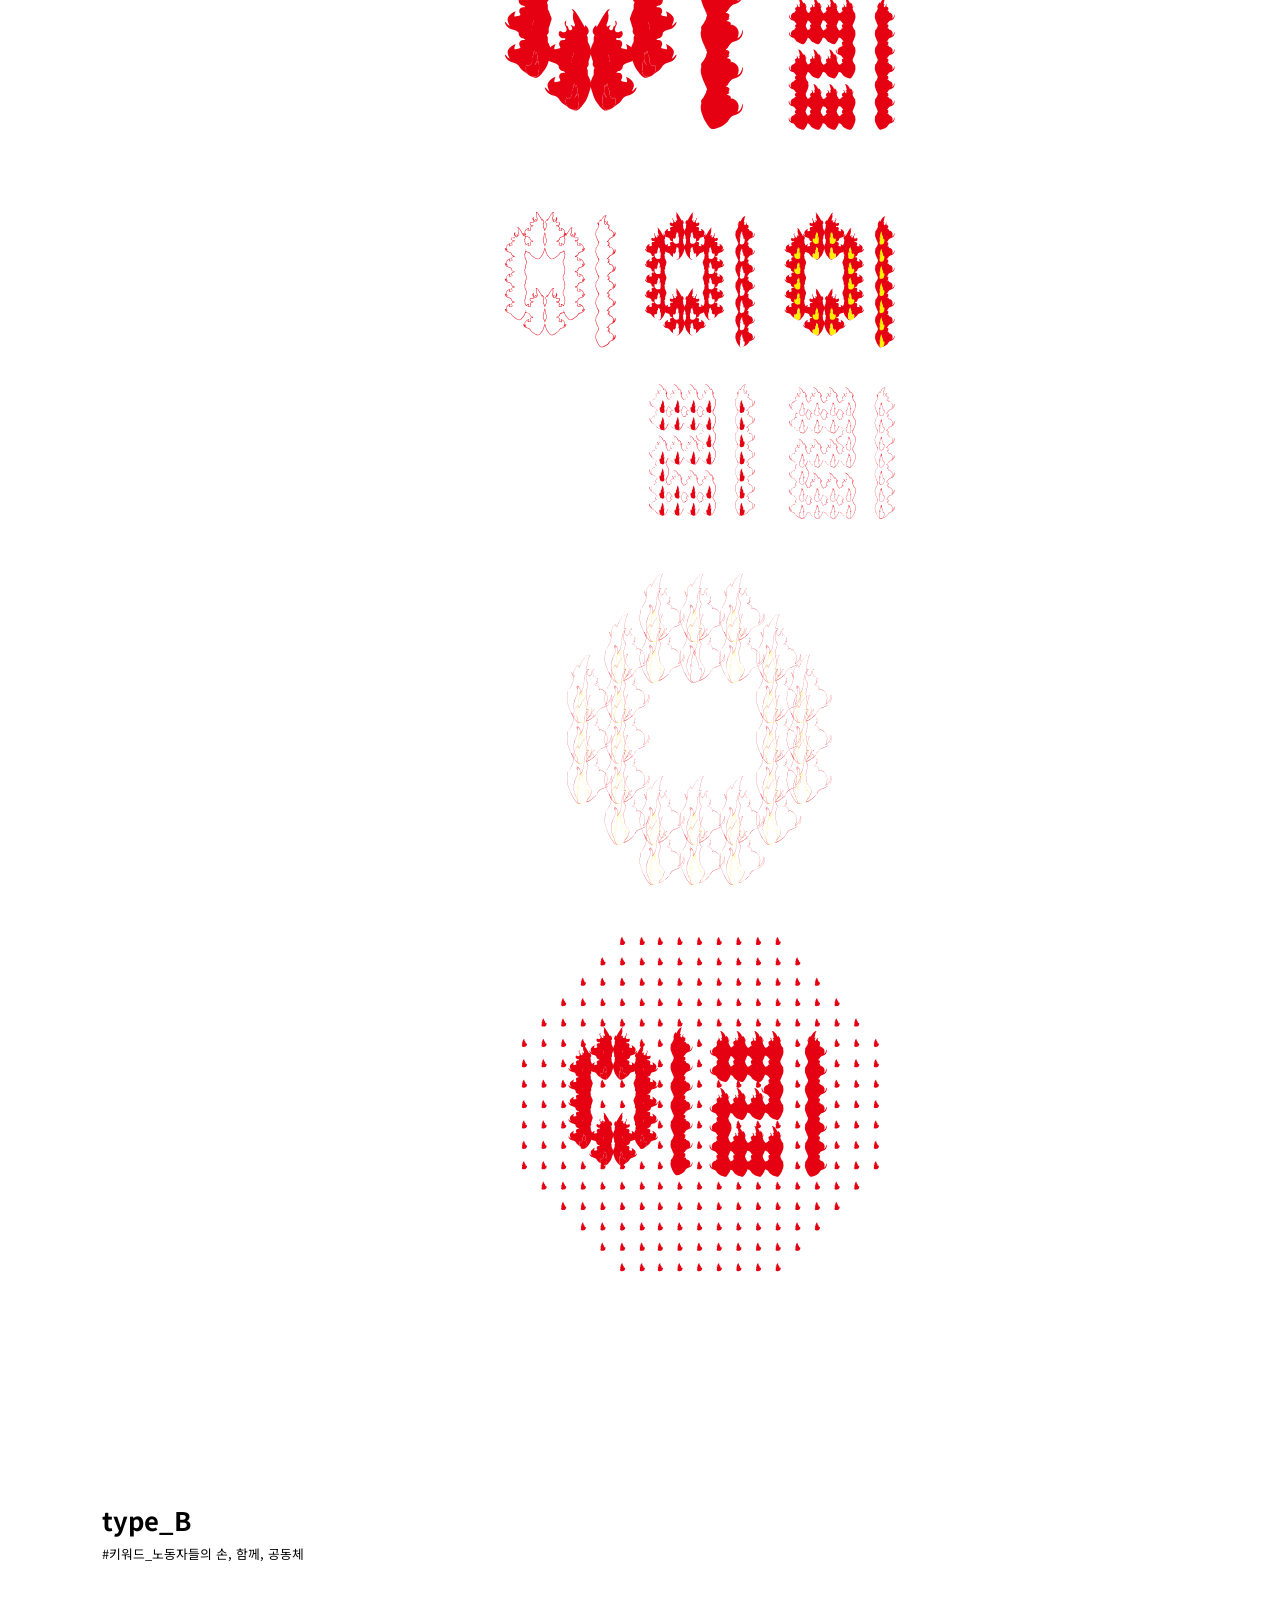
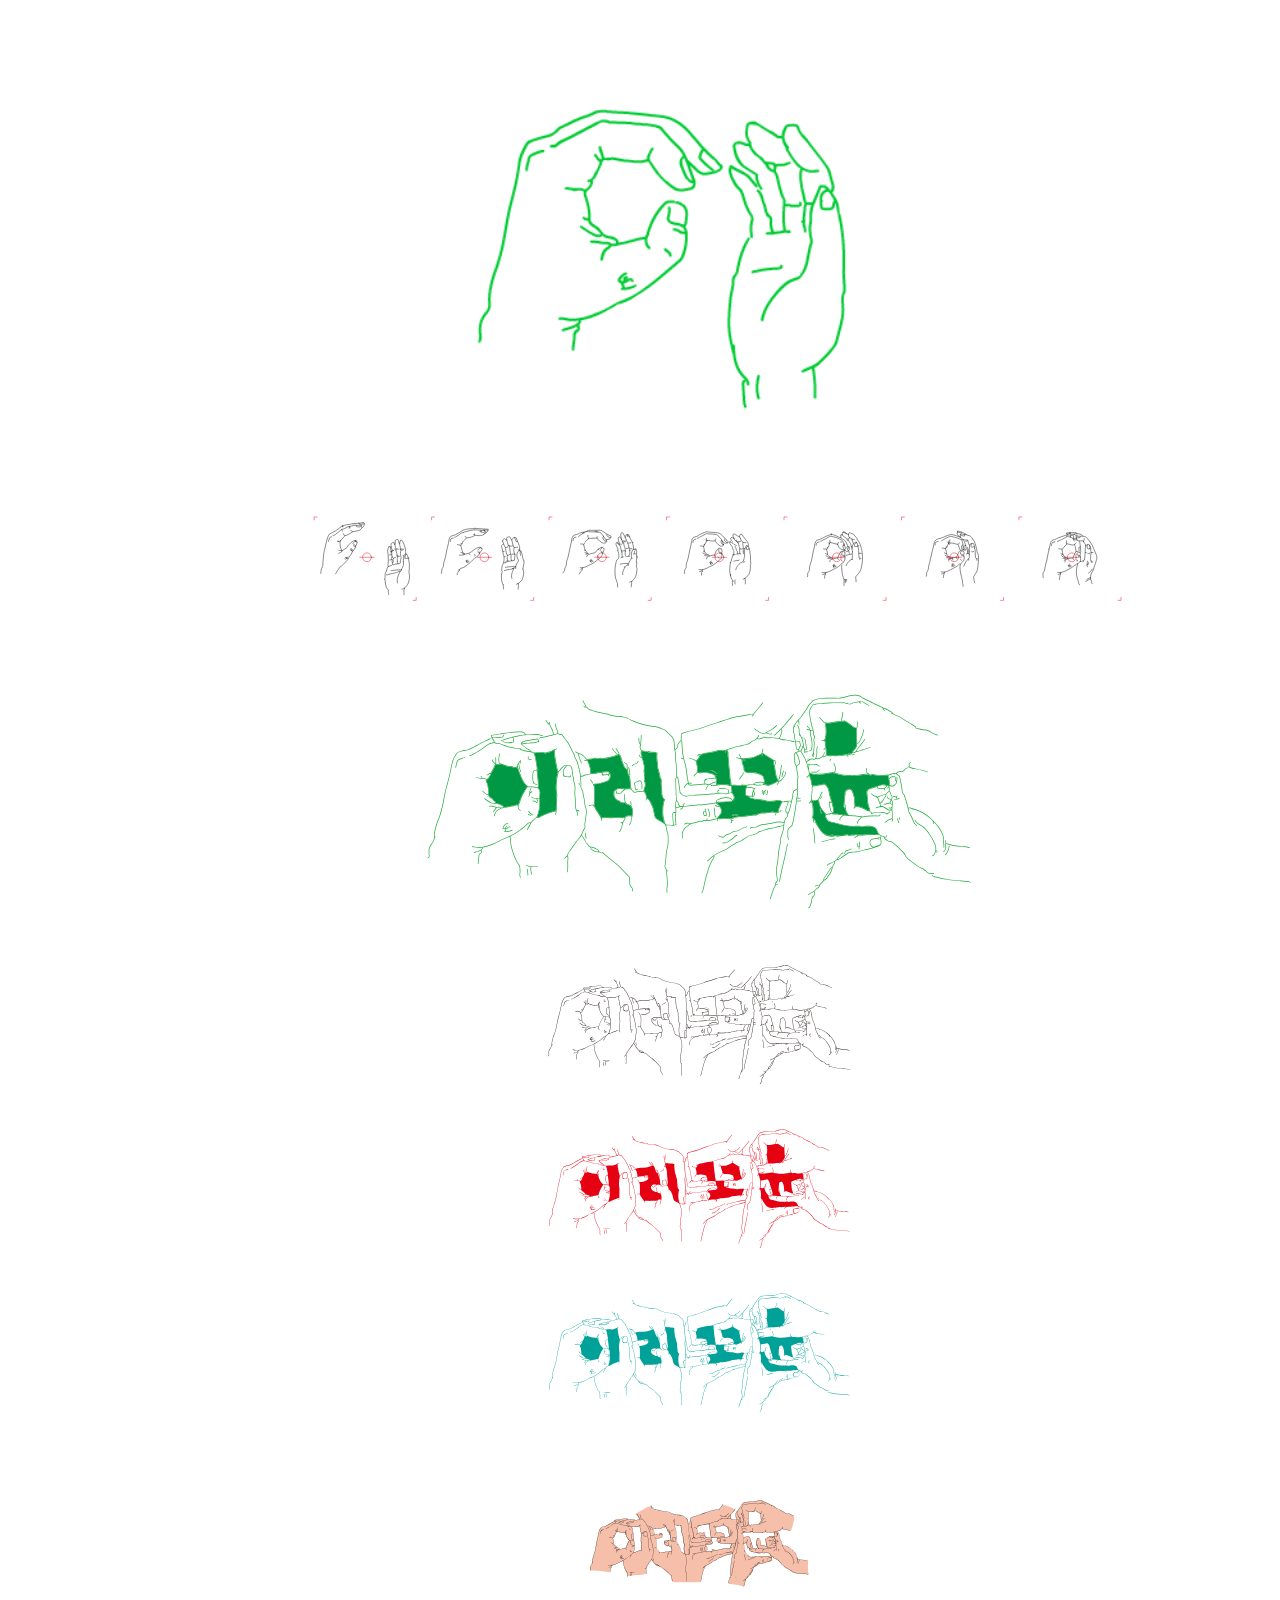
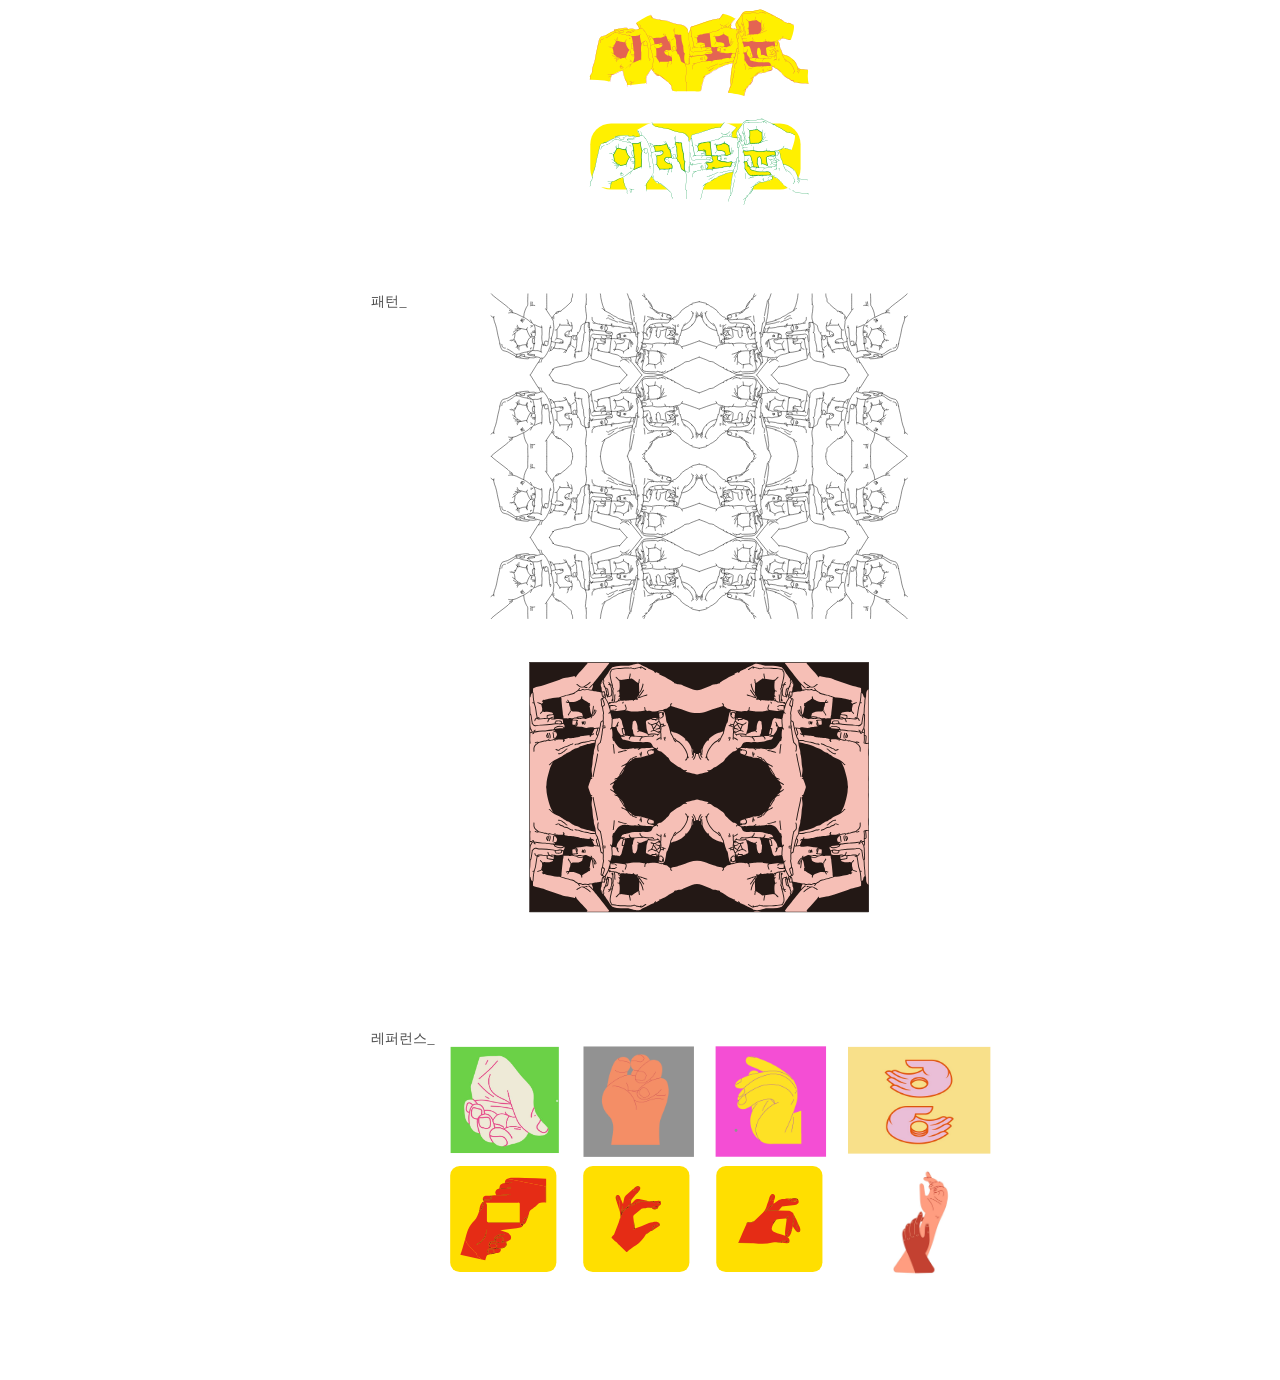
==== commit 674be315: "Add files via upload" ====
--- a/index.html
+++ b/index.html
@@ -3,7 +3,7 @@
 <head>
 <meta charset="UTF-8">
 <meta name="viewport" content="width=device-width, initial-scale=1.0">
-<title>이리꼬뮨</title>
+<title>scroll test</title>
 
 <!-- Google Sans Font -->
 <link rel="preconnect" href="https://fonts.googleapis.com">
@@ -94,4 +94,4 @@
     </main>
 
 </body>
-</html>
+</html>
--- a/yili.css
+++ b/yili.css
@@ -2,6 +2,24 @@
   list-style: none;
   padding: 0;
 }
+
+button {
+    appearance: none;
+    -webkit-appearance: none;
+    -moz-appearance: none;
+    border: none;
+    background: none;
+    font: inherit;
+}
+
+
+/* 메뉴--초기화 */
+
+
+
+
+
+
 body {
     margin: 0;
     font-family:
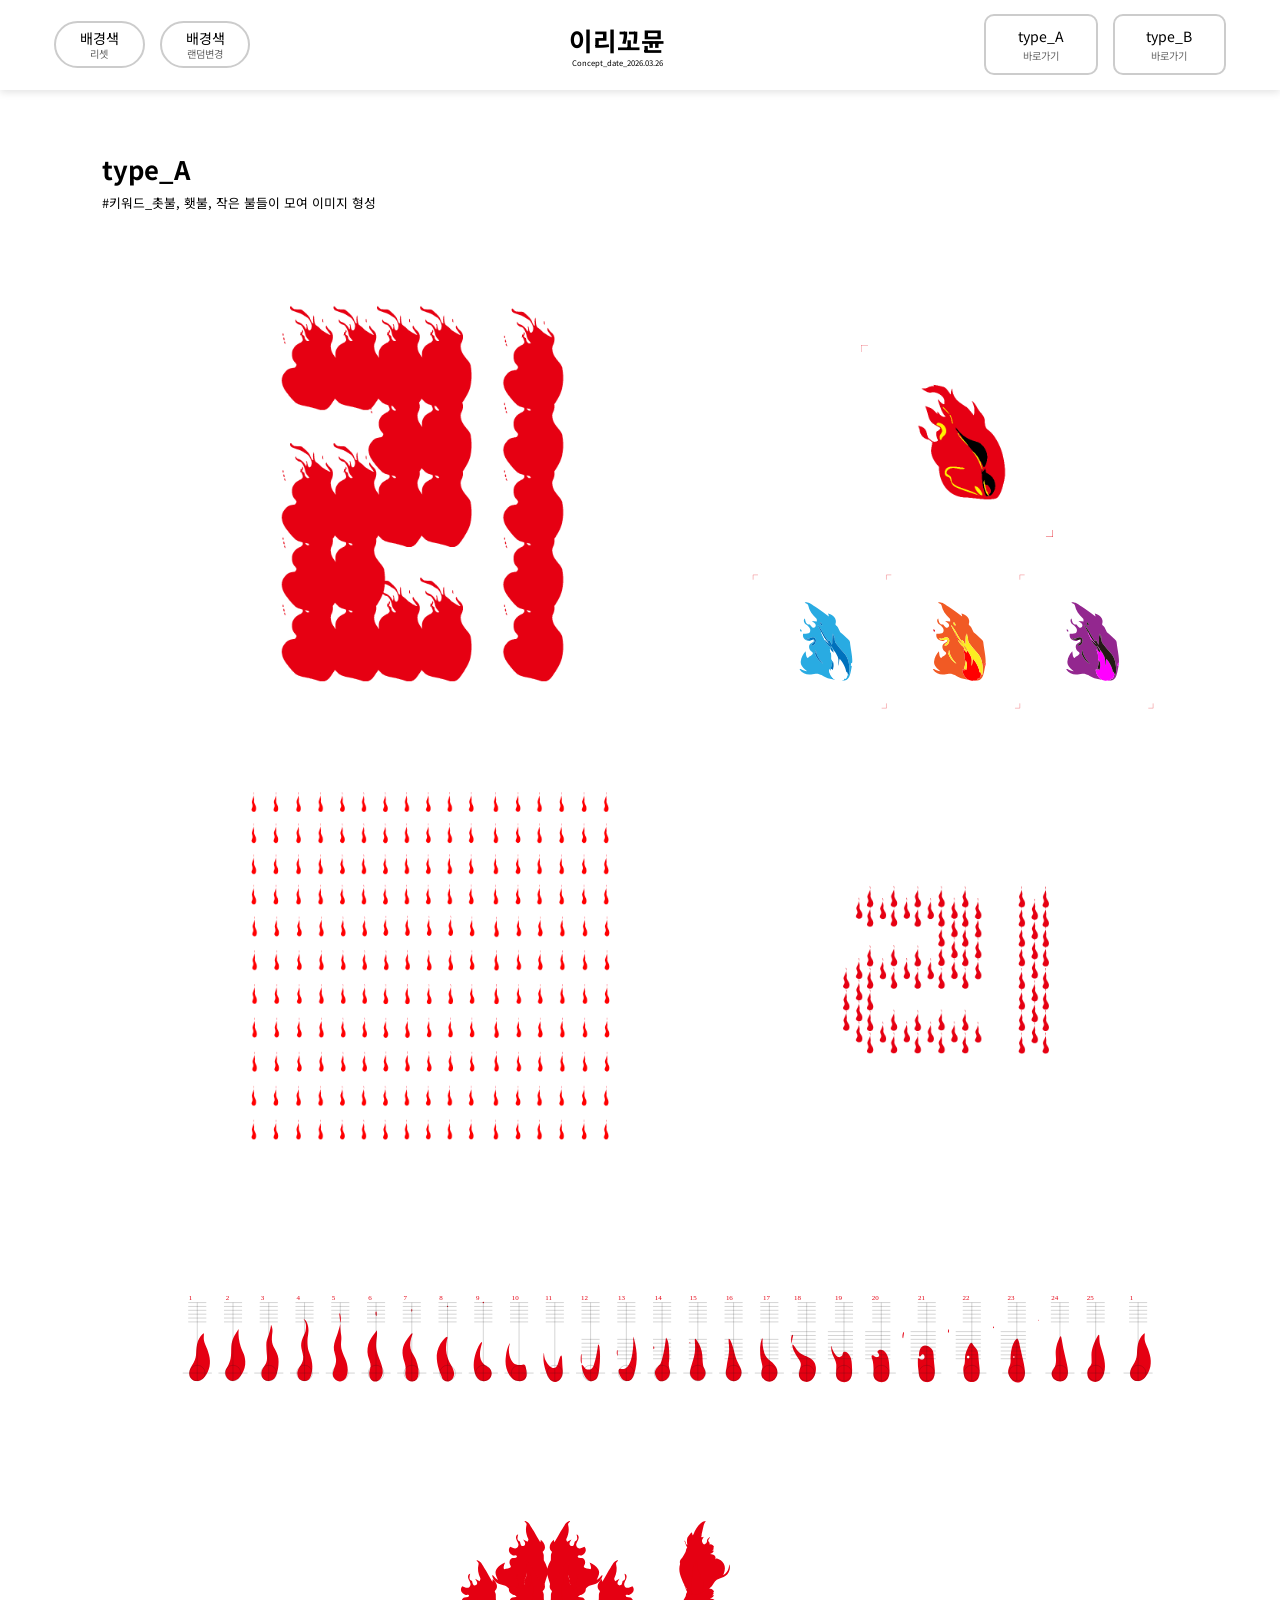
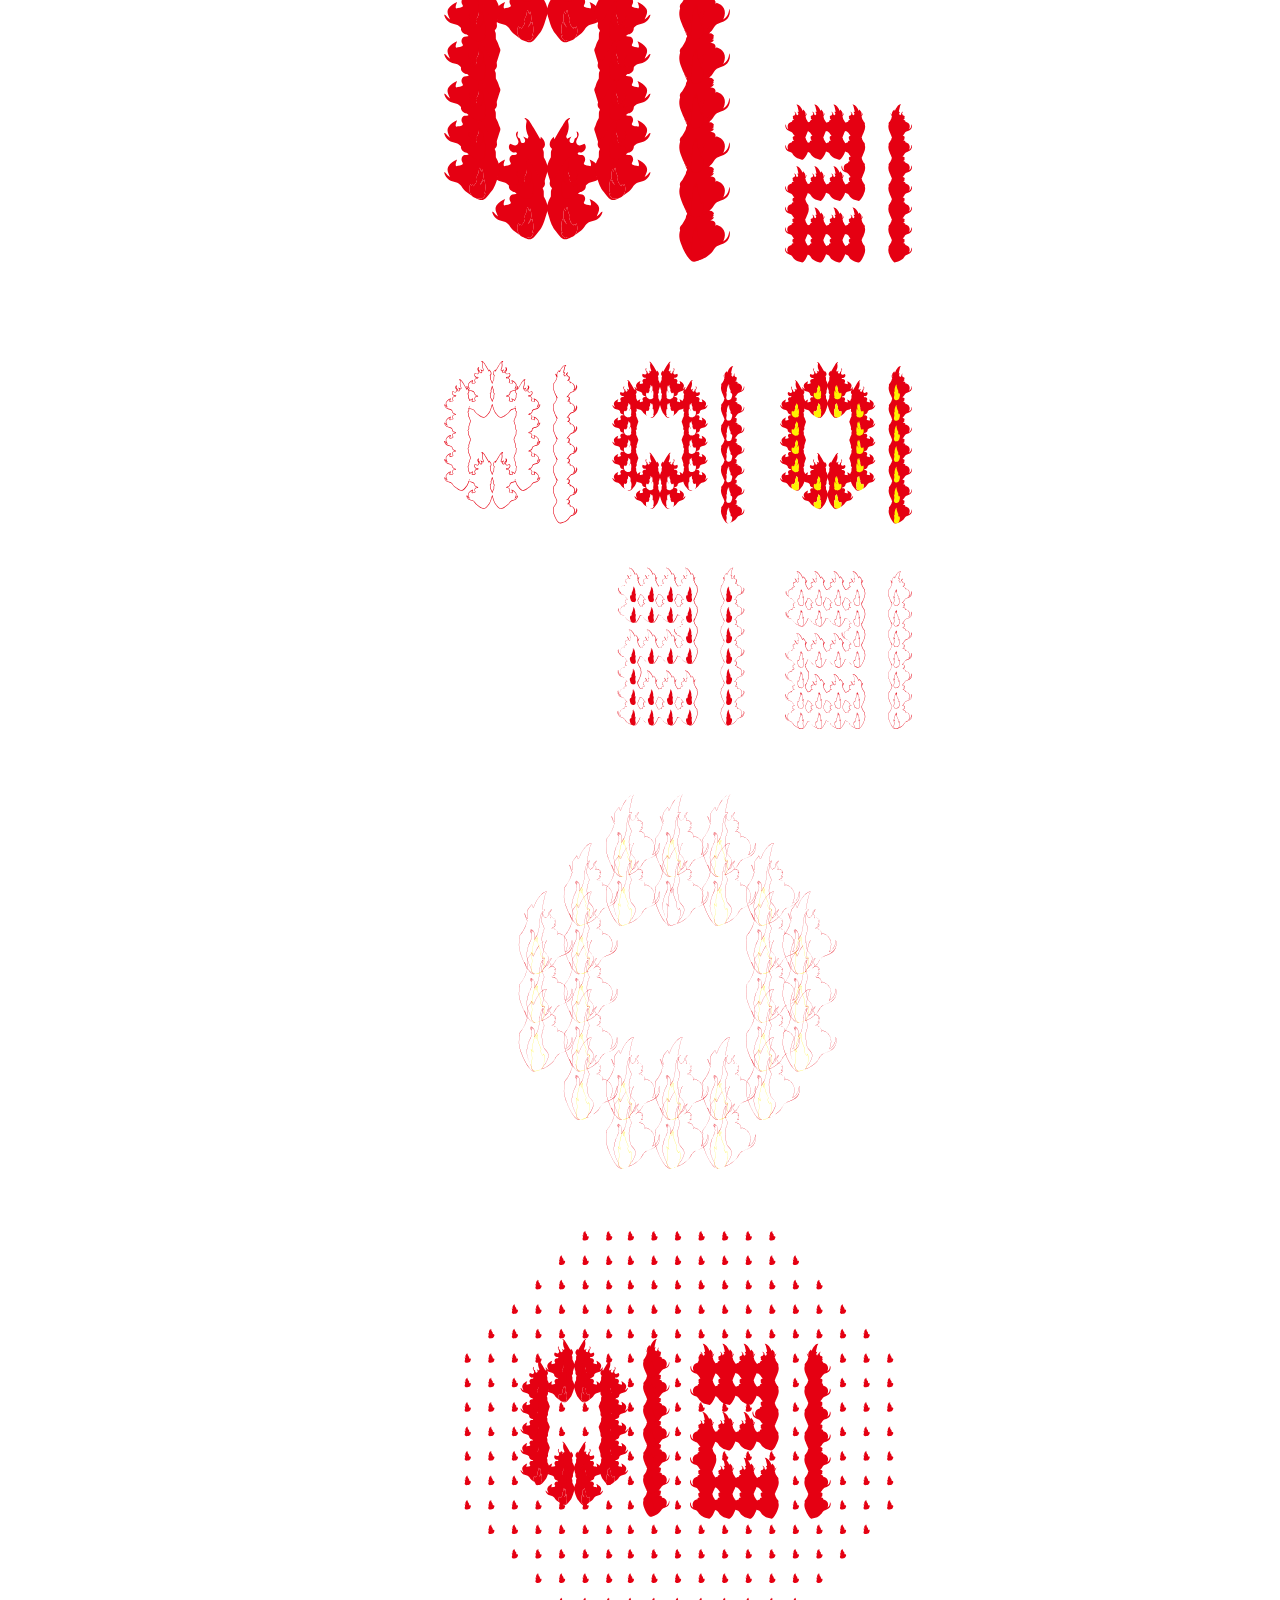
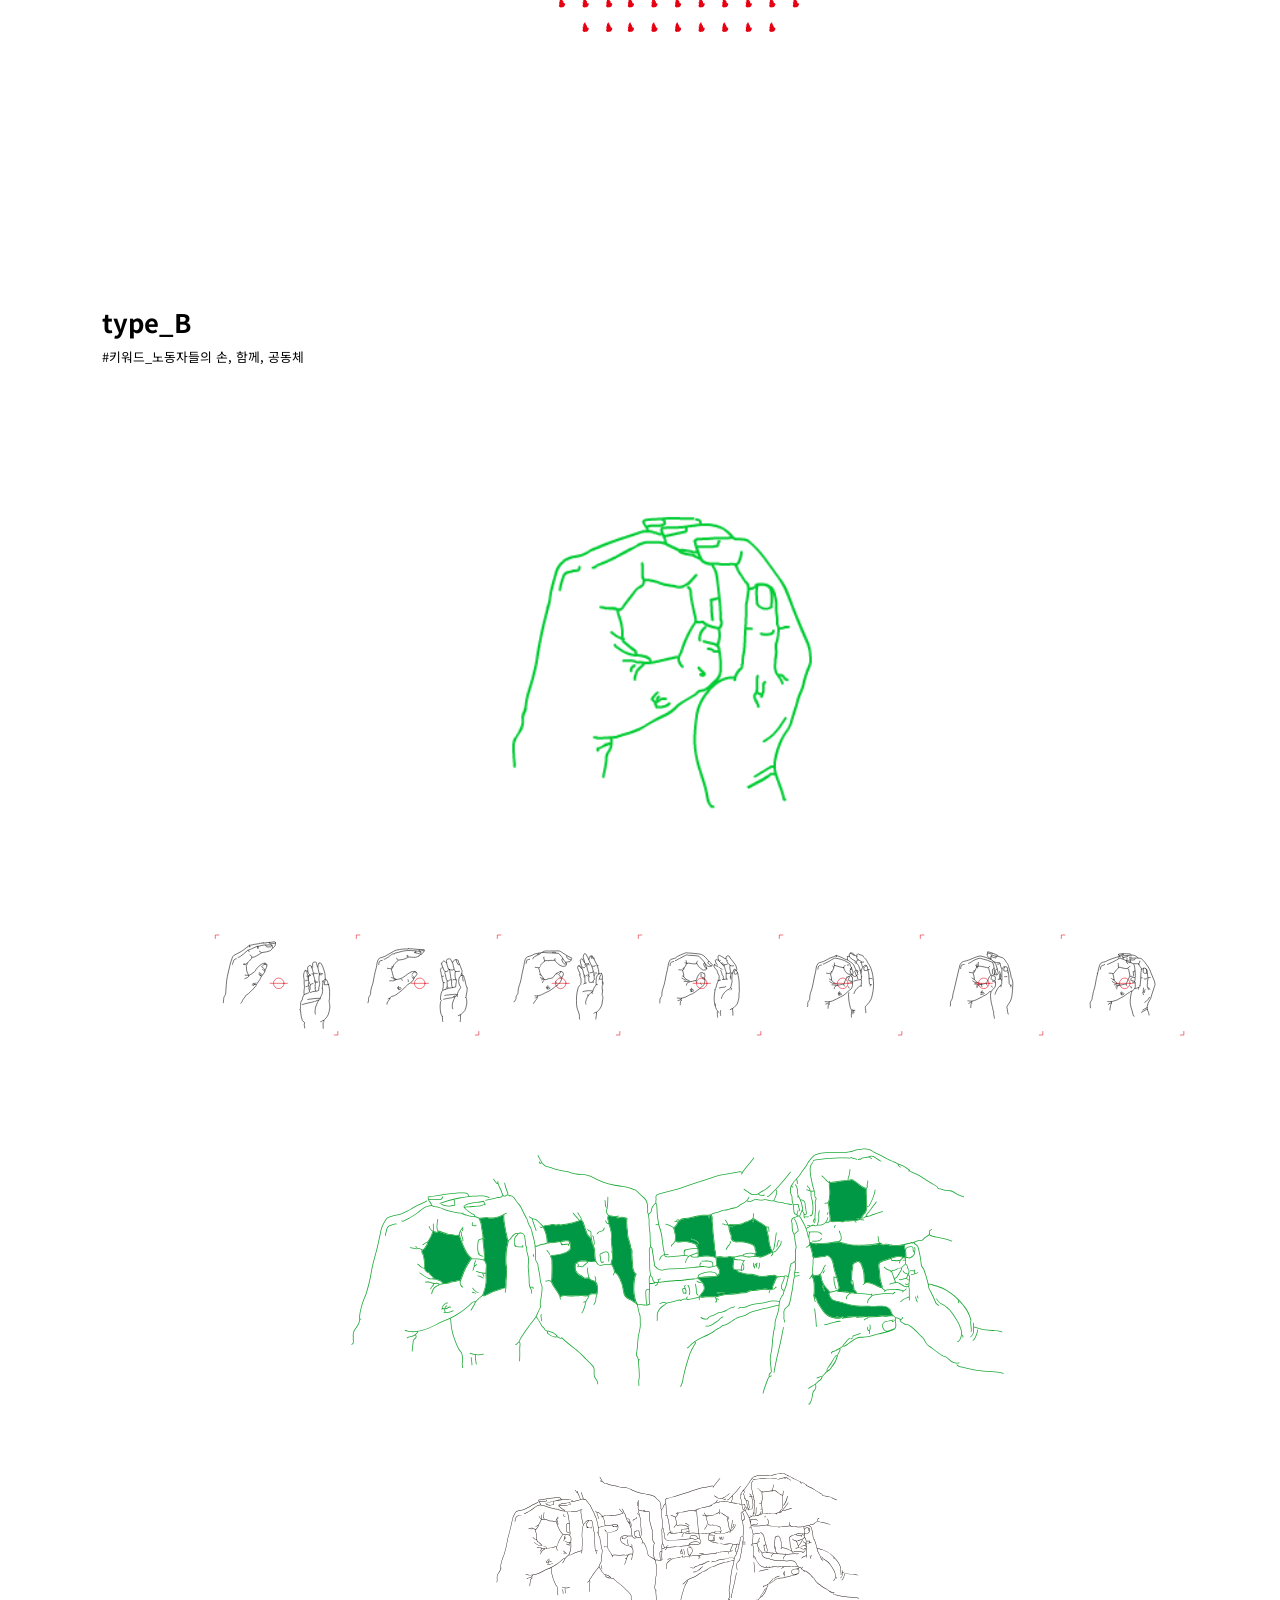
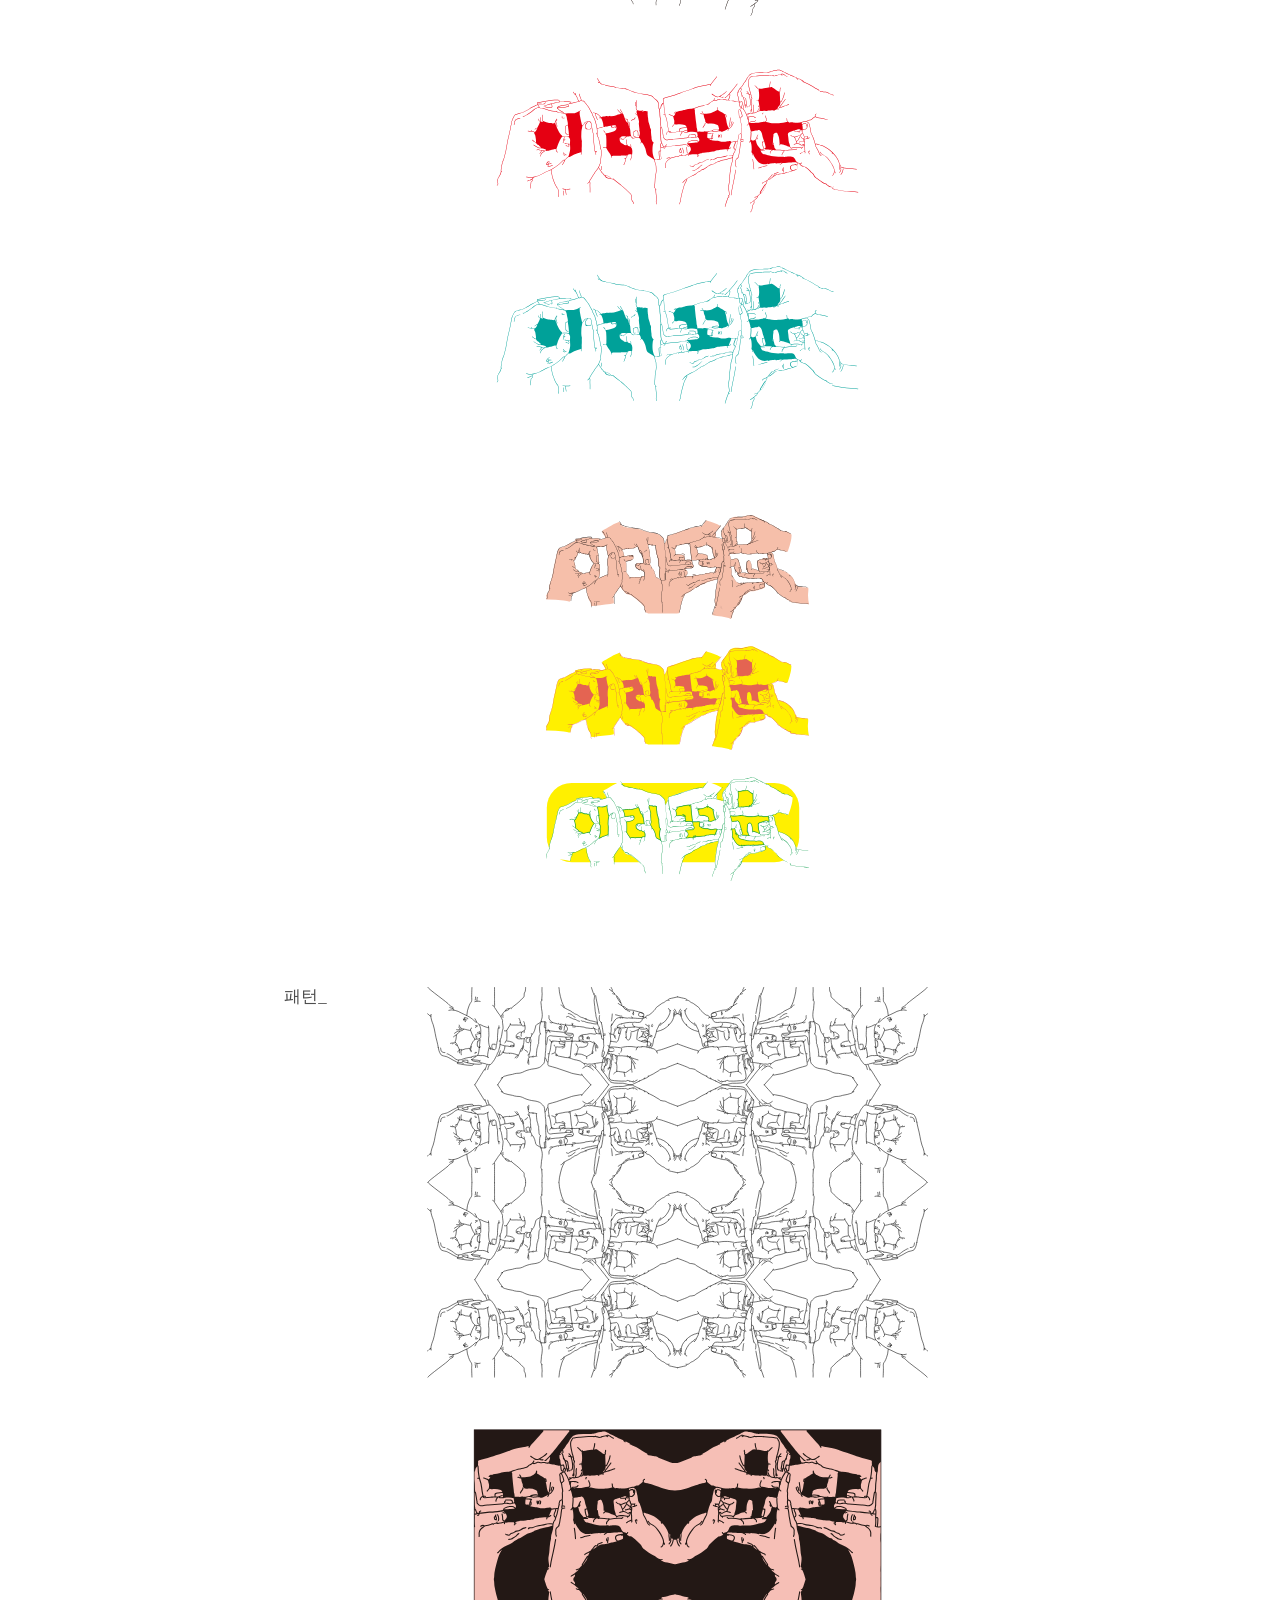
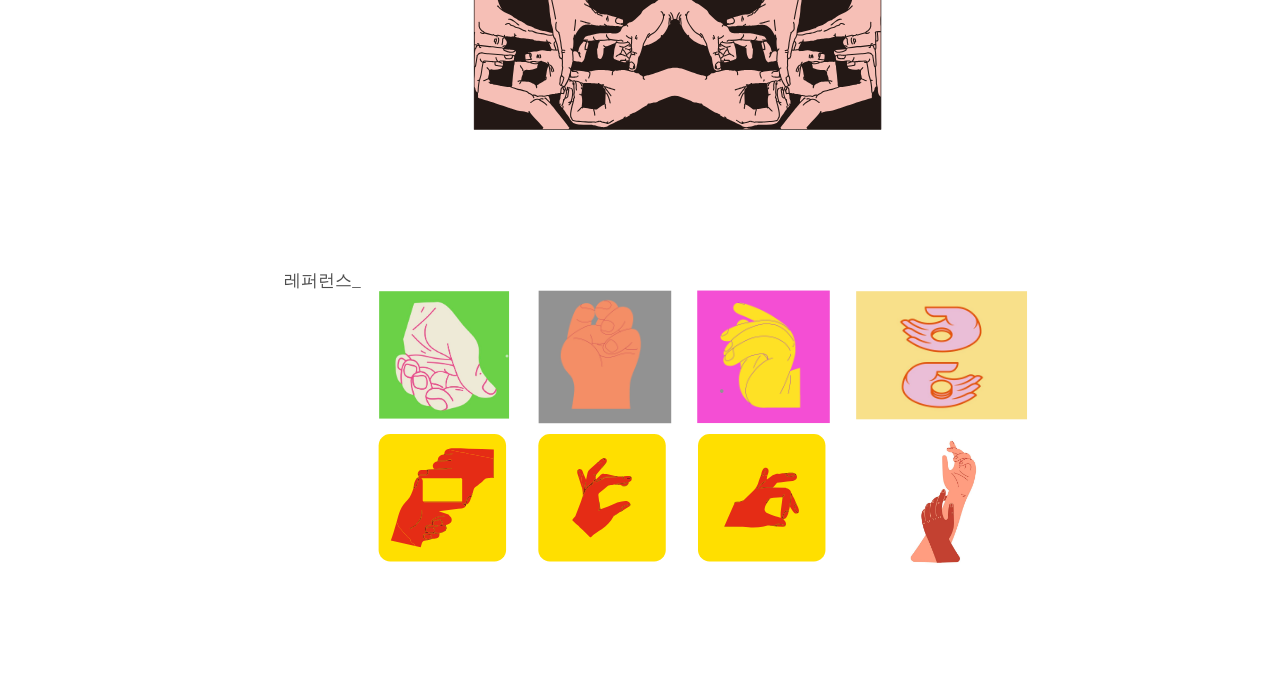
==== commit 27cd2d50: "Add files via upload" ====
--- a/index.html
+++ b/index.html
@@ -17,13 +17,13 @@
 
     <div class="menu">
         <div class="btn_A">
-            <button class="bg-reset">
+            <div class="button" id="bg-reset">
                 배경색<br><span>리셋</span>
-            </button>
+            </div>
 
-            <button class="bg-random">
+            <div class="button" id="bg-random">
                 배경색<br><span>랜덤변경</span>
-            </button>
+            </div>
         </div>
 
         <div class="title">
@@ -32,12 +32,12 @@
         </div>
 
         <div class="btn_B">
-            <button id="type_A">
+            <div class="button" id="type_A">
                 type_A<br><span>바로가기</span>
-            </button>
-            <button id="type_B">
+            </div>
+            <div class="button" id="type_B">
                 type_B<br><span>바로가기</span>
-            </button>
+            </div>
         </div>        
     </div>
 
@@ -65,7 +65,6 @@
                     </div>
                     <div class="gif_BB2">
                         <img src="gif/small_fire.gif" alt="GIF" class="gif_BBB2">
-
                     </div>      
                 </div>                      
             </div>
--- a/yili.css
+++ b/yili.css
@@ -12,12 +12,16 @@
     font: inherit;
 }
 
+h1, li, .button
+     {
+    -webkit-user-select: none; /* Chrome, Safari */
+    -moz-user-select: none;    /* Firefox */
+    -ms-user-select: none;     /* IE/Edge */
+    user-select: none;         /* 표준 */
+}
+
 
 /* 메뉴--초기화 */
-
-
-
-
 
 
 body {
@@ -47,8 +51,13 @@
     box-sizing: border-box;
 }
 
-.menu button {
-    width: 9vw;
+.btn_A, .btn_B {
+    display: flex;
+    gap: 10px;   
+}
+
+.button {
+    width: 7vw;
     padding: 10px 10px;
     border: 2px solid #ccc;
     border-radius: 10px;
@@ -56,10 +65,12 @@
     cursor: pointer;
     background: #fff;
     margin: clamp(2px, 0.2vw, 5px);
-}
-
-.menu > .btn_A > button{
-    width: clamp(3vw, 6vw, 6vw);
+    justify-content: center;
+    align-items: center;
+    text-align: center;
+}
+.btn_A > .button{
+    width: 6vw;
     padding: 5px 5px;
     border: 2px solid #ccc;
     border-radius: 40px;
@@ -68,33 +79,31 @@
     background: #fff;
 } 
 
-.menu button span {
+.button > span {
     display: block;
     font-size: 0.8vw;
     margin-top: 2px;
     color: rgb(101, 101, 101);
 }
 
-.menu > .btn_A > button > span {
+.btn_A > .button > span {
     margin-top: -2px;
 }
 
-.menu button:hover {
+.button:hover {
     border: 2px solid #a5a5a5;
 }
 
 
+@media (max-width: 1100px) {
+         .button, .button > span {
+        font-size: 0.9rem;
+    }
+}
+
 @media (max-width: 600px) {
-    .menu button,
-    .menu > .btn_A > button {
-        font-size: 0.8rem;
-    }
-}
-
-@media (max-width: 480px) {
-    .menu button,
-    .menu > .btn_A > button {
-        font-size: 0.5rem;
+         .button, .button > span {
+        font-size: 0.7rem;
     }
 }
 
@@ -127,8 +136,9 @@
 
 .header, .main  {
     height: auto;
-    padding-top: 10vw;
+    padding-top: clamp(50px, 30vw, 150px);
     padding-left: clamp(20px, 8vw, 280px);
+    overflow: hidden;
 }
 
 h1 {
@@ -298,6 +308,11 @@
     height: 35vw;
     overflow: hidden;
     margin-top: 2vw;
-
-}
-
+}
+
+.type_svg {
+    width: 120%;
+    height: auto;
+    left: 50%;
+    transform: translateX(-10%);
+}
